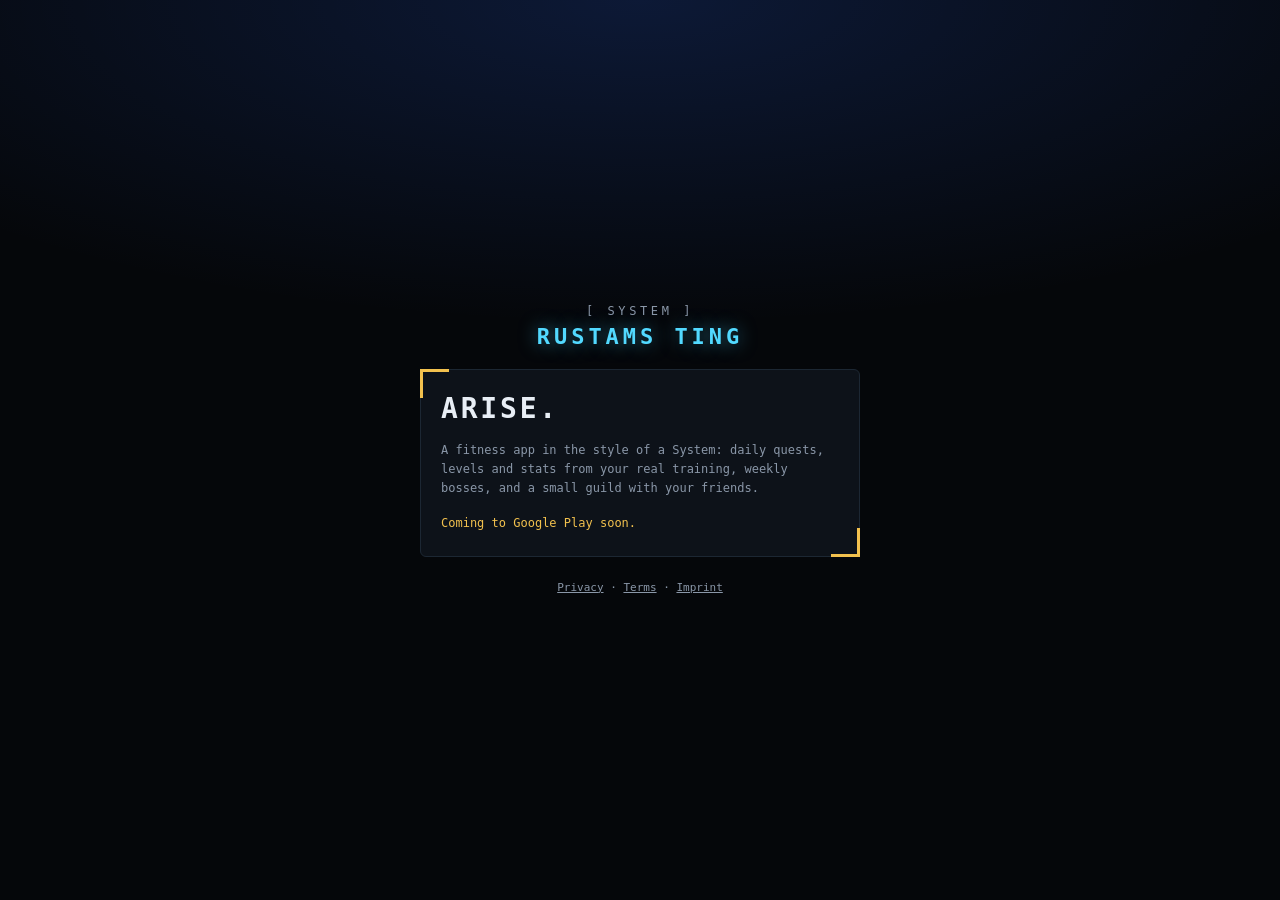
==== index.html @ 8e08358e "rustams ting: privacy policy, terms, imprint (EN/DE), guild invite page, assetlinks.json Co-Authored" ====
<!doctype html>
<html lang="en">
<head>
<meta charset="utf-8">
<meta name="viewport" content="width=device-width,initial-scale=1">
<title>rustams ting</title>
<link rel="stylesheet" href="style.css">
</head>
<body>
<main>
  <p class="sys">[ SYSTEM ]</p>
  <h1>RUSTAMS TING</h1>
  <div class="card">
    <p class="name">ARISE.</p>
    <p class="note">A fitness app in the style of a System: daily quests, levels and stats from your real training, weekly bosses, and a small guild with your friends.</p>
    <p class="note warn">Coming to Google Play soon.</p>
  </div>
  <footer><a href="privacy.html" style="color:inherit">Privacy</a> · <a href="terms.html" style="color:inherit">Terms</a> · <a href="imprint.html" style="color:inherit">Imprint</a></footer>
</main>
</body>
</html>
---- style.css ----
:root{--bg:#05070a;--panel:#0d1219;--fg:#e8eef5;--muted:#8a97a8;--ice:#52d9ff;--gold:#f2c14e;--violet:#9d7bff;--line:#1c2733}
*{box-sizing:border-box}
html,body{margin:0;background:var(--bg);color:var(--fg);font-family:ui-monospace,SFMono-Regular,Menlo,Consolas,monospace}
body{min-height:100vh;display:flex;align-items:center;justify-content:center;padding:24px 16px;
  background:radial-gradient(120% 60% at 50% 0%,rgba(47,107,255,.18),transparent 60%),var(--bg)}
main{width:100%;max-width:440px}
.sys{color:var(--muted);letter-spacing:.3em;font-size:12px;text-align:center;margin:0 0 6px}
h1{margin:0 0 20px;text-align:center;color:var(--ice);font-size:22px;letter-spacing:.18em;text-shadow:0 0 18px rgba(82,217,255,.55)}
.card{position:relative;background:var(--panel);border:1px solid var(--line);border-radius:6px;padding:22px 20px}
.card:before,.card:after{content:"";position:absolute;width:26px;height:26px;border-color:var(--gold);border-style:solid}
.card:before{top:-1px;left:-1px;border-width:3px 0 0 3px}
.card:after{bottom:-1px;right:-1px;border-width:0 3px 3px 0}
.name{font-size:28px;font-weight:800;letter-spacing:.1em;margin:0;word-break:break-word}
.meta{color:var(--muted);font-size:13px;margin:6px 0 0}
.guild{color:var(--violet);font-weight:700;font-size:15px;margin:14px 0 0}
.stats{display:flex;gap:18px;margin:16px 0 0;flex-wrap:wrap}
.stats div{font-size:11px;color:var(--muted)}
.stats b{display:block;font-size:20px;color:var(--gold)}
.btn{display:block;width:100%;margin:18px 0 0;padding:15px;border:0;border-radius:4px;background:var(--ice);color:#04131a;
  font:inherit;font-weight:800;font-size:15px;letter-spacing:.12em;text-align:center;text-decoration:none;cursor:pointer}
.btn.ghost{background:transparent;color:var(--fg);border:1px solid var(--line);font-weight:600;letter-spacing:.06em}
.note{color:var(--muted);font-size:12px;line-height:1.6;margin:16px 0 0}
.warn{color:var(--gold)}
.hide{display:none}
footer{color:var(--muted);font-size:11px;text-align:center;margin:22px 0 0;line-height:1.6}
/* legal pages */
body.legal{display:block;padding:28px 16px 48px}
.legal main{max-width:720px;margin:0 auto}
.legal h1{text-align:left;font-size:20px}
.legal h2{color:var(--gold);font-size:14px;letter-spacing:.12em;margin:28px 0 8px;text-transform:uppercase}
.legal p,.legal li{font-family:system-ui,-apple-system,Segoe UI,Roboto,sans-serif;font-size:15px;line-height:1.65;color:var(--fg)}
.legal li{margin:4px 0}
.legal .muted{color:var(--muted);font-size:13px}
.legal a{color:var(--ice)}
.legal nav{display:flex;gap:16px;flex-wrap:wrap;margin:0 0 18px;font-size:13px}
.legal hr{border:0;border-top:1px solid var(--line);margin:40px 0}
.legal table{border-collapse:collapse;width:100%;font-family:system-ui,sans-serif;font-size:14px}
.legal td,.legal th{border:1px solid var(--line);padding:8px;text-align:left;vertical-align:top}
.legal th{color:var(--muted);font-weight:600}
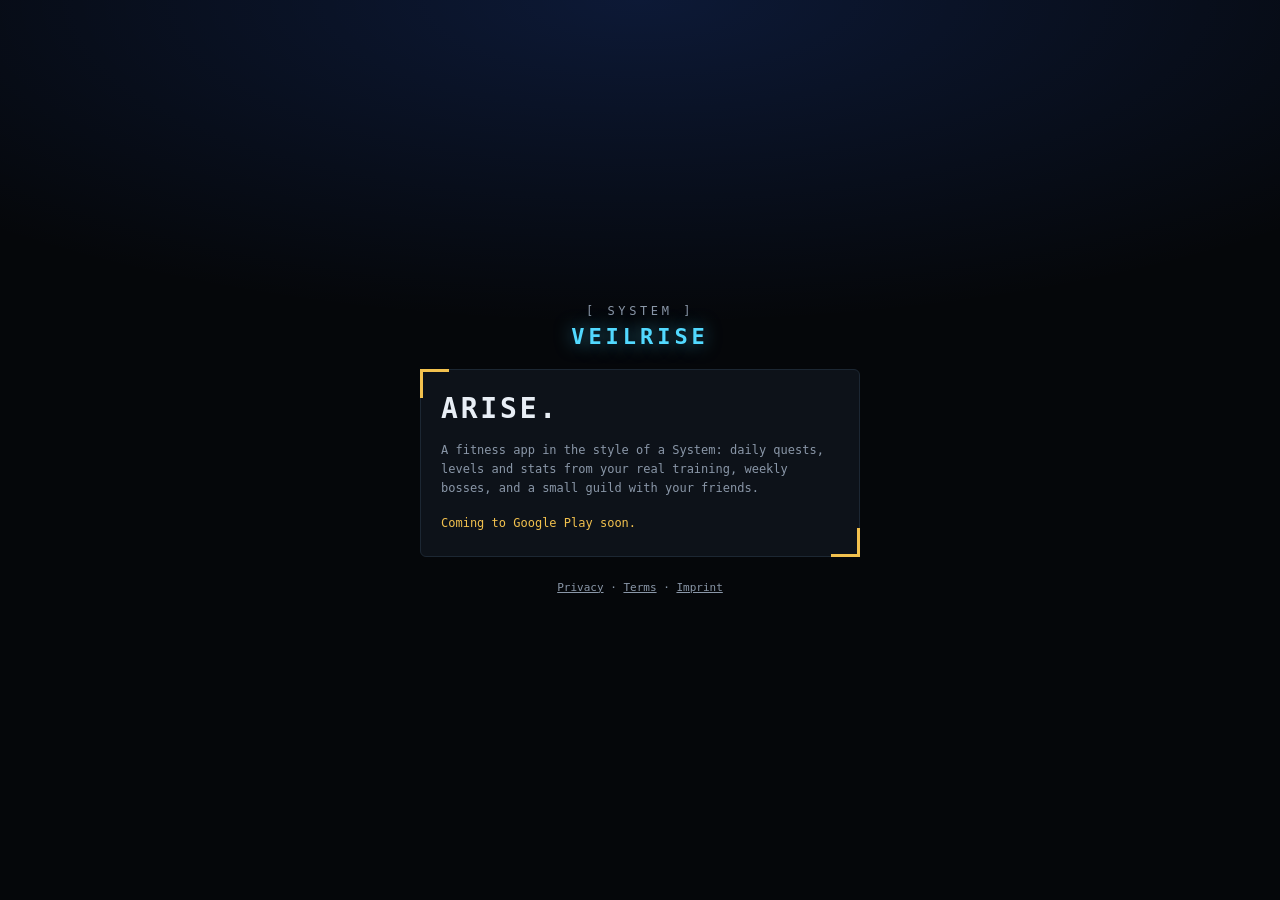
==== commit 6fefcaba: "Veilrise: new name, Vienna in the imprint, updated privacy policy and terms, veilrise:// invite link" ====
--- a/index.html
+++ b/index.html
@@ -3,13 +3,13 @@
 <head>
 <meta charset="utf-8">
 <meta name="viewport" content="width=device-width,initial-scale=1">
-<title>rustams ting</title>
+<title>Veilrise</title>
 <link rel="stylesheet" href="style.css">
 </head>
 <body>
 <main>
   <p class="sys">[ SYSTEM ]</p>
-  <h1>RUSTAMS TING</h1>
+  <h1>VEILRISE</h1>
   <div class="card">
     <p class="name">ARISE.</p>
     <p class="note">A fitness app in the style of a System: daily quests, levels and stats from your real training, weekly bosses, and a small guild with your friends.</p>
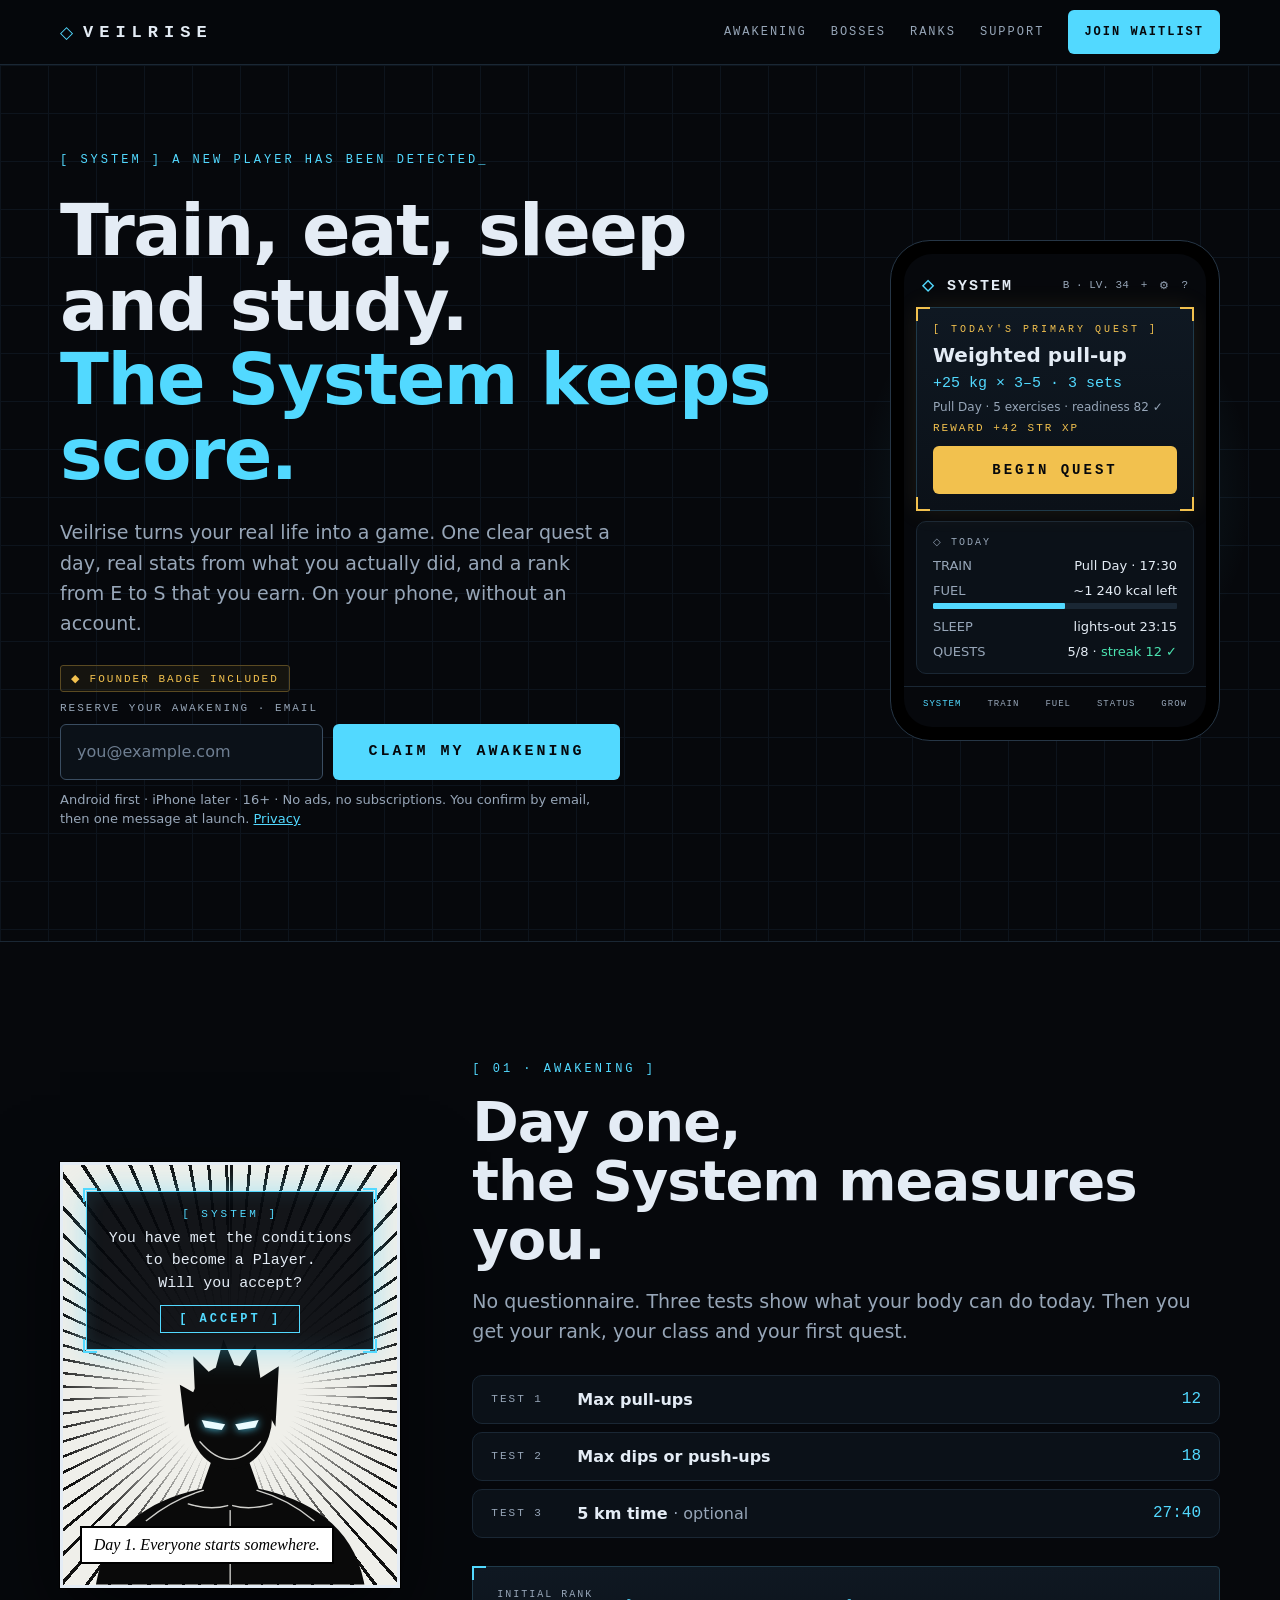
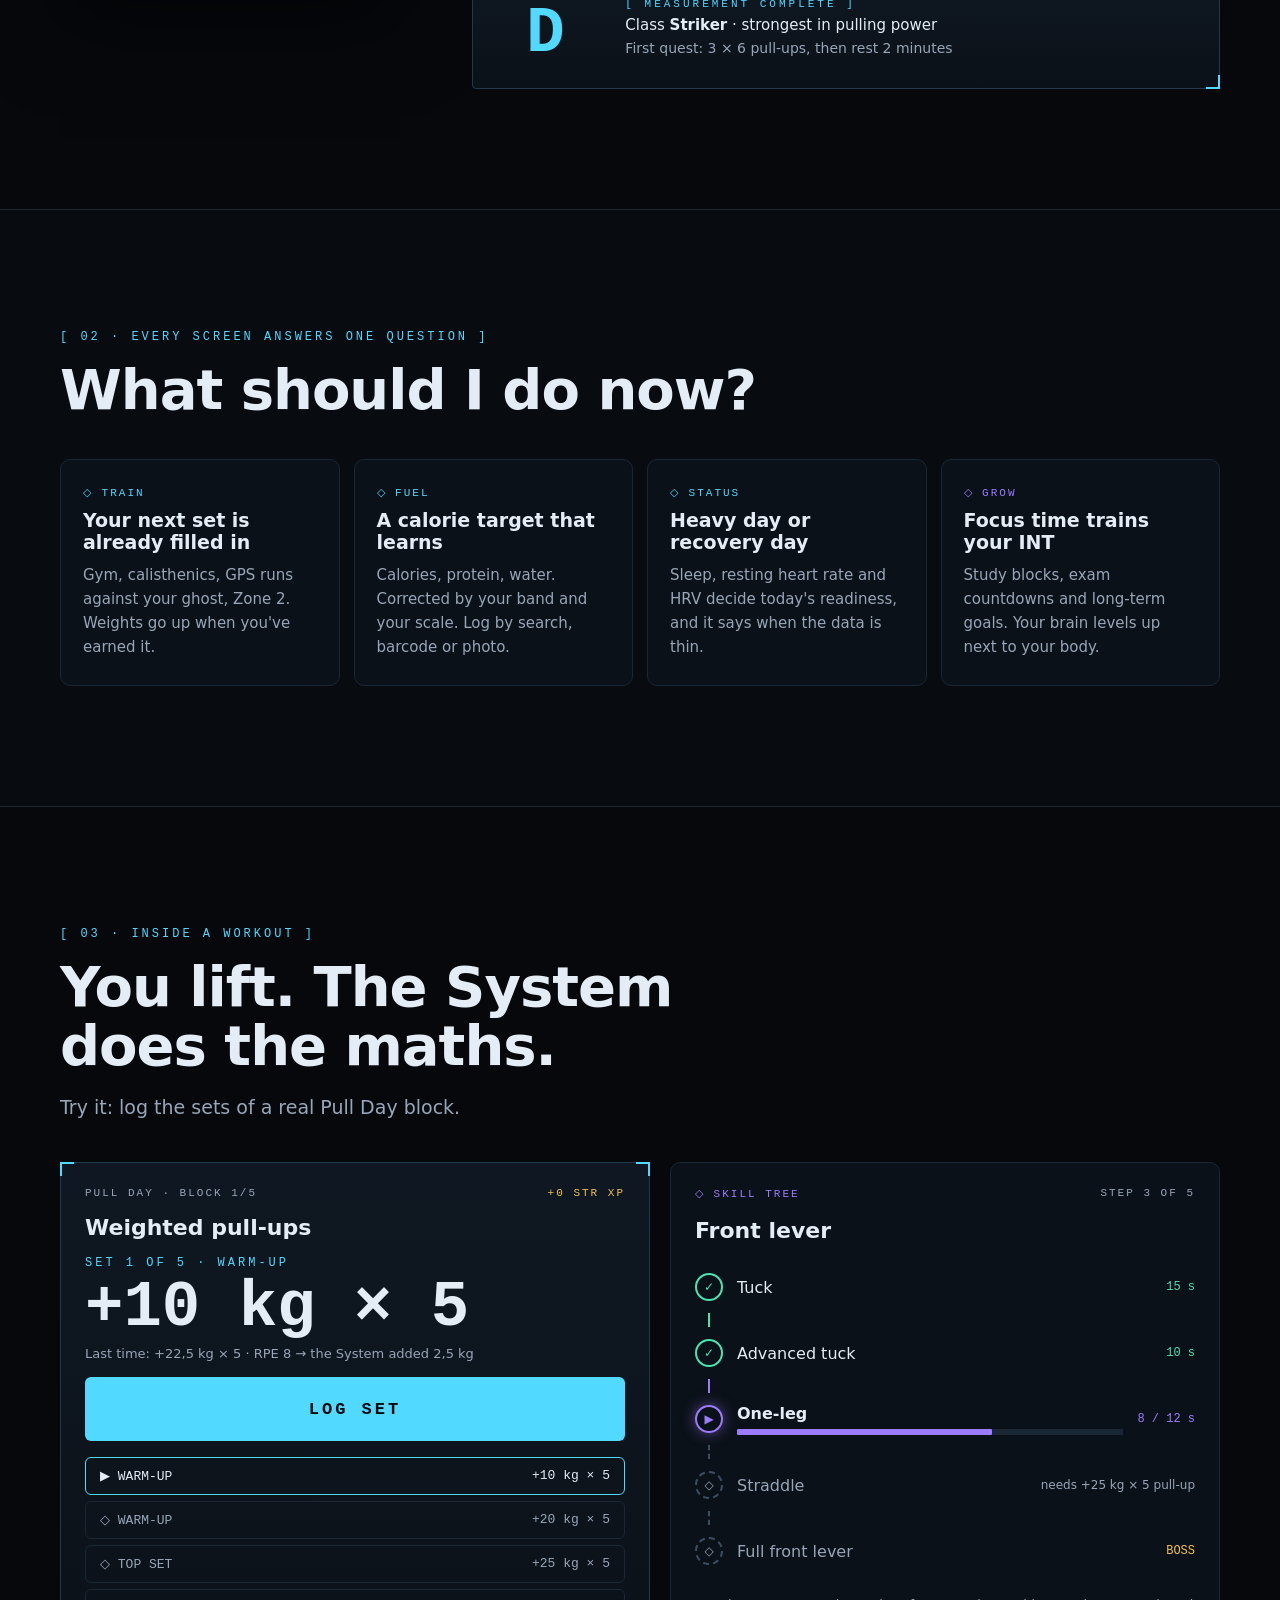
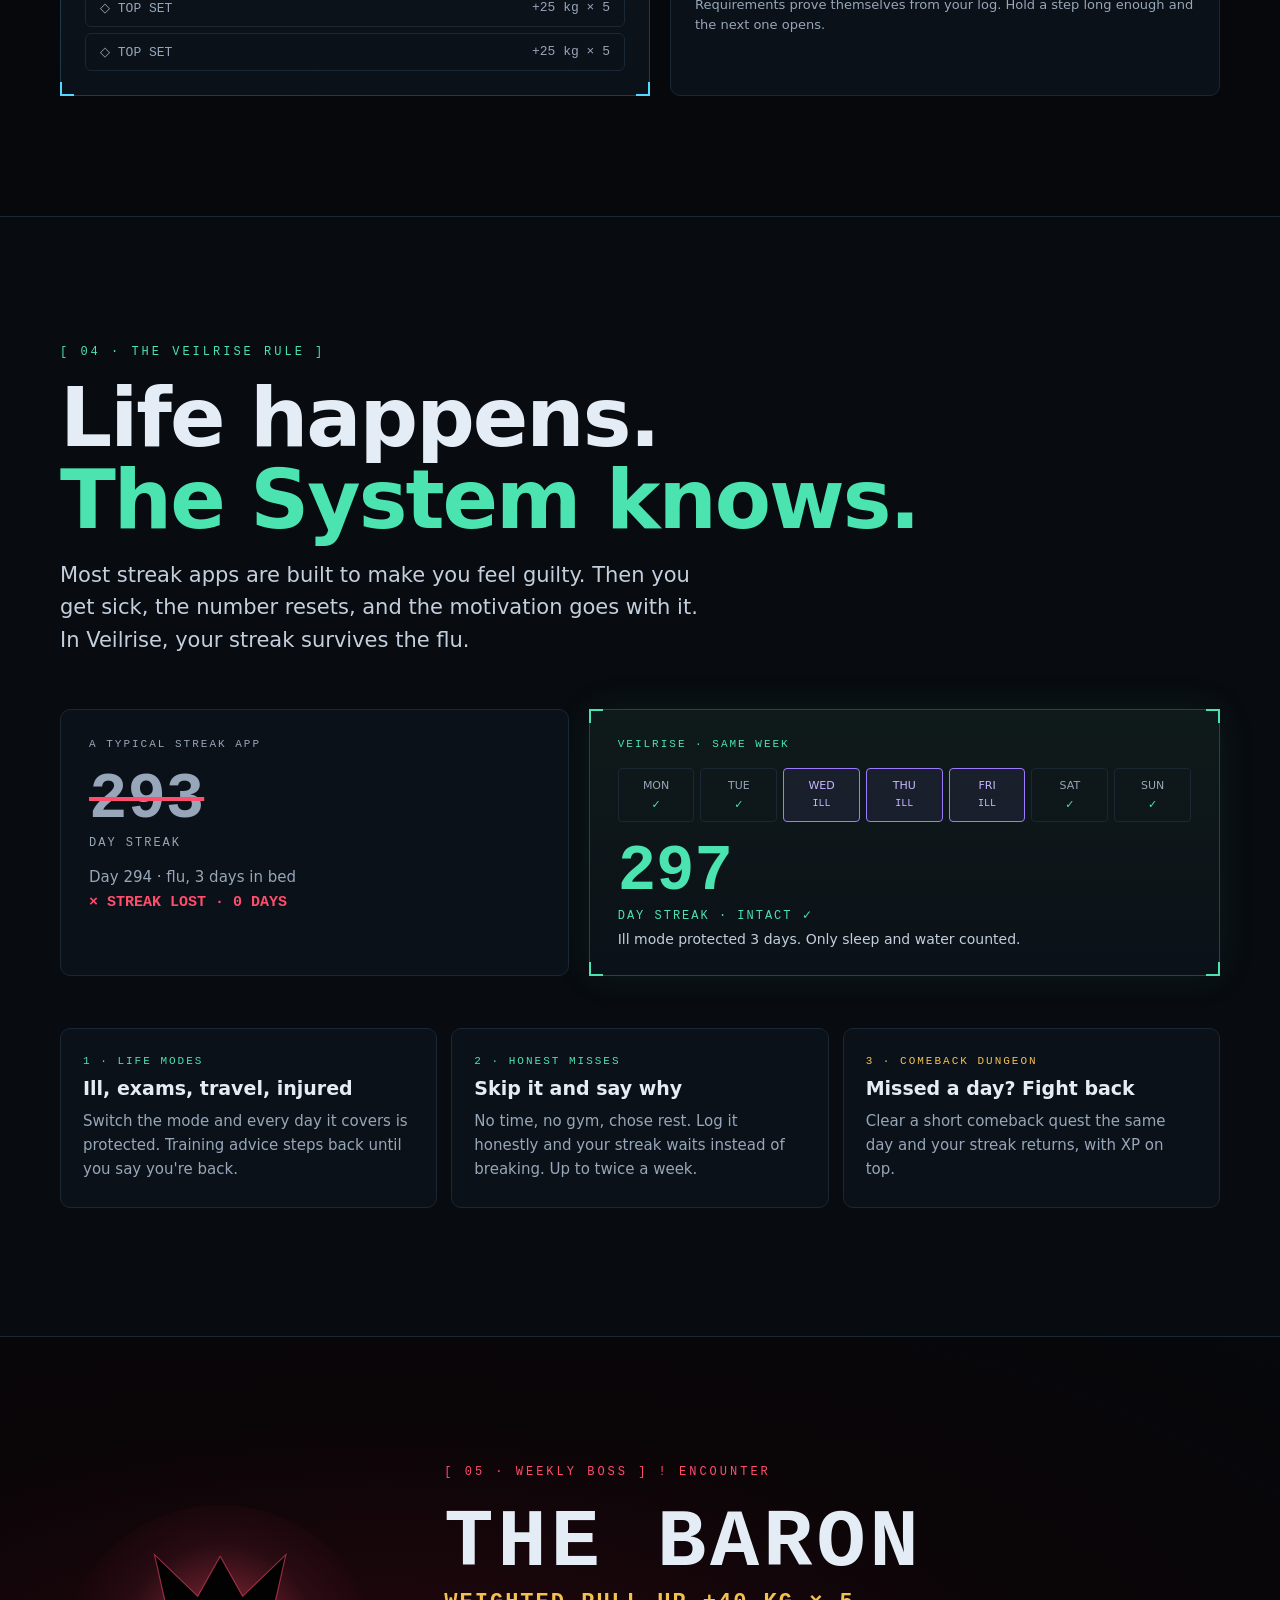
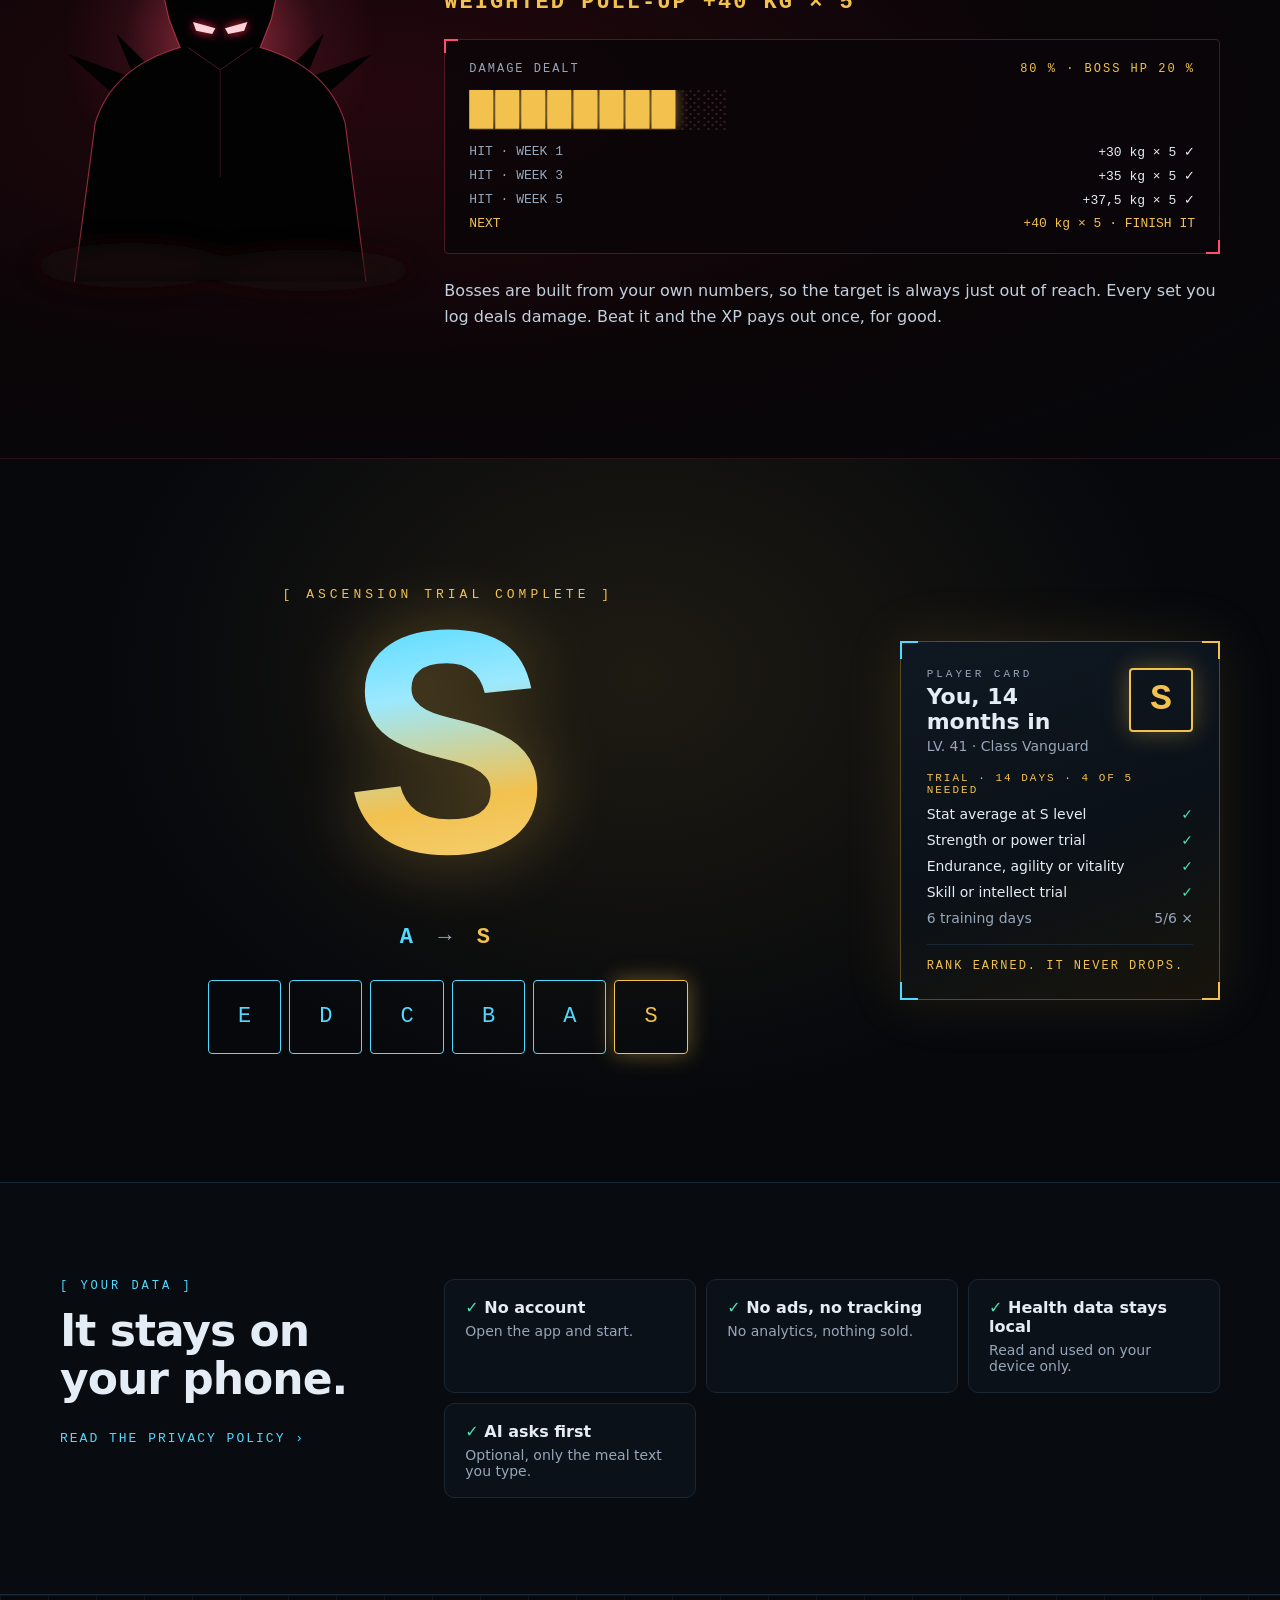
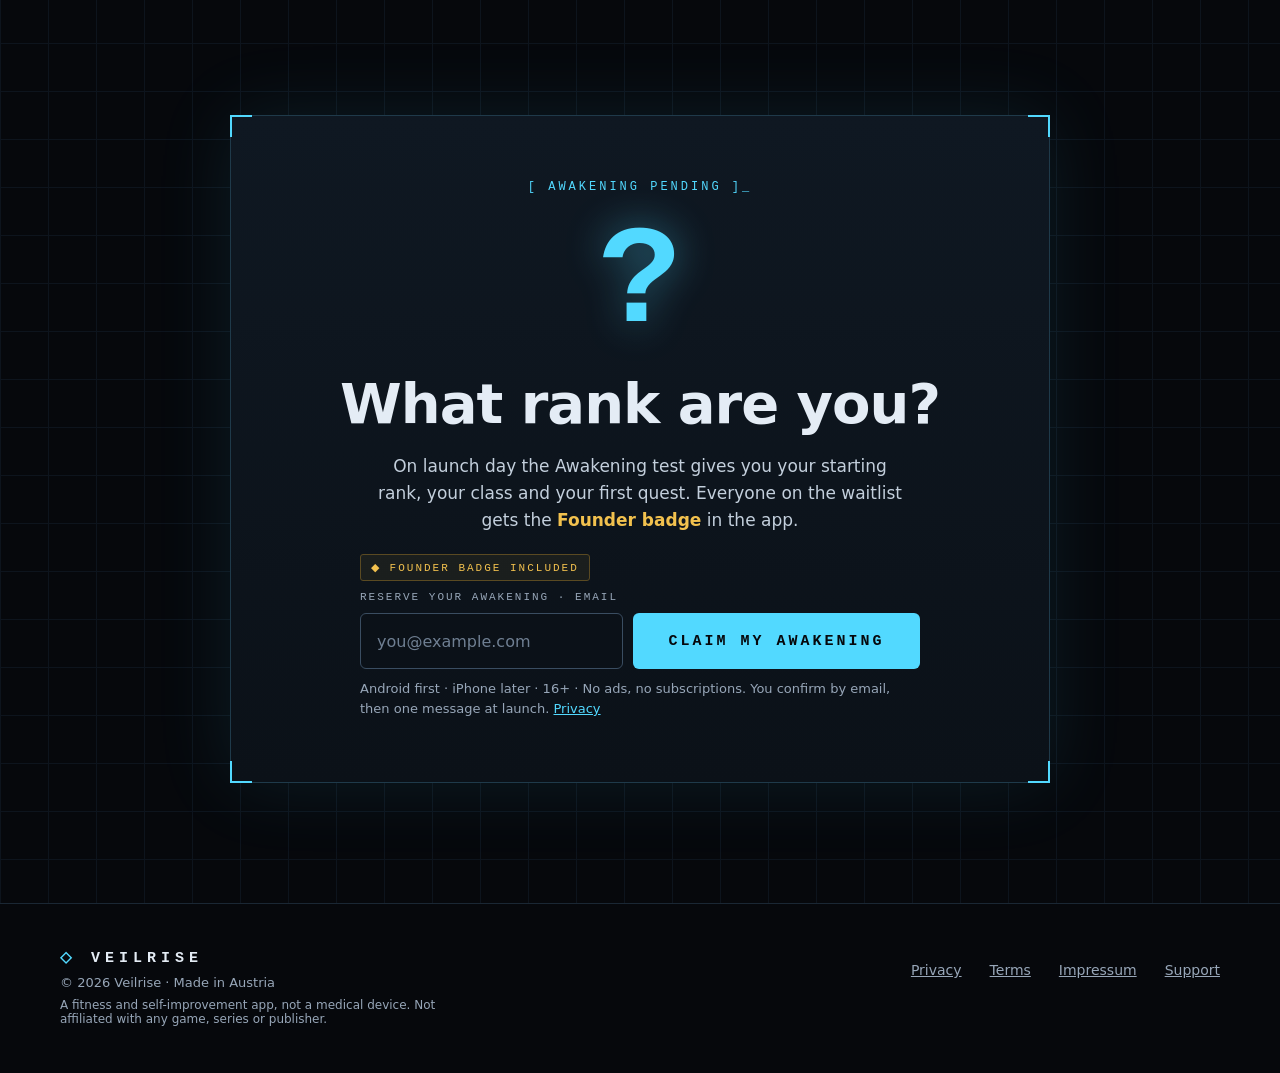
==== commit 12f2287b: "Landing page with Awakening waitlist, support page, link preview and favicon - index.html: hero, Awa" ====
--- a/index.html
+++ b/index.html
@@ -2,20 +2,634 @@
 <html lang="en">
 <head>
 <meta charset="utf-8">
-<meta name="viewport" content="width=device-width,initial-scale=1">
-<title>Veilrise</title>
-<link rel="stylesheet" href="style.css">
+<meta name="viewport" content="width=device-width,initial-scale=1,viewport-fit=cover">
+<title>Veilrise · Claim your Awakening</title>
+<meta name="description" content="Veilrise turns training, food, sleep and study into a game. One quest a day, real stats, a rank from E to S you earn. Join the waitlist and get the Founder badge.">
+<meta name="theme-color" content="#06080c">
+<link rel="canonical" href="https://rustamur-it.github.io/">
+<link rel="icon" href="favicon.svg" type="image/svg+xml">
+<link rel="icon" href="favicon-32.png" sizes="32x32" type="image/png">
+<link rel="apple-touch-icon" href="apple-touch-icon.png">
+<meta property="og:type" content="website">
+<meta property="og:site_name" content="Veilrise">
+<meta property="og:title" content="Veilrise · What rank are you?">
+<meta property="og:description" content="Your real life as a game. Train, eat, sleep and study. The System keeps score. Join the waitlist.">
+<meta property="og:url" content="https://rustamur-it.github.io/">
+<meta property="og:image" content="https://rustamur-it.github.io/og.png">
+<meta property="og:image:width" content="1200">
+<meta property="og:image:height" content="630">
+<meta property="og:image:alt" content="Veilrise: a glowing gold S rank and the line Ascension Trial complete">
+<meta name="twitter:card" content="summary_large_image">
+<meta name="twitter:image" content="https://rustamur-it.github.io/og.png">
+<style>
+:root{--bg:#06080c;--bg2:#080b10;--panel:#0b1118;--line:#1a2734;--edge:#3a4d61;--fg:#e4ecf5;--soft:#c3cfdc;--muted:#97a6b8;--pull:#52d9ff;--dip:#9d7bff;--gold:#f2c14e;--rest:#4be3b0;--warn:#ff4d6d;
+--mono:"Roboto Mono",ui-monospace,SFMono-Regular,Menlo,Consolas,monospace;--sans:system-ui,-apple-system,Roboto,"Segoe UI",sans-serif}
+*{box-sizing:border-box}
+html{scroll-behavior:smooth;-webkit-text-size-adjust:100%;overflow-x:clip}
+body{margin:0;background:var(--bg);color:var(--fg);font-family:var(--sans);overflow-x:hidden}
+a{color:var(--pull)}a:hover{color:#9be9ff}
+:focus-visible{outline:2px solid var(--pull);outline-offset:3px}
+img,svg{display:block;max-width:100%}
+.wrap{max-width:1200px;margin:0 auto;padding:0 20px}
+.mono{font-family:var(--mono)}
+.tag{margin:0;font-family:var(--mono);font-size:12px;letter-spacing:3px;color:var(--pull)}
+h1,h2,h3{margin:0}
+.h2{font-size:clamp(32px,4.4vw,56px);line-height:1.06;font-weight:800;letter-spacing:-1px}
+.lead{margin:0;font-size:clamp(17px,1.7vw,19px);line-height:1.6;color:var(--muted)}
+.muted{color:var(--muted)}
+section{border-bottom:1px solid var(--line)}
+.sec{padding-top:120px;padding-bottom:120px}
+.stack{display:flex;flex-direction:column}
+.row{display:flex;flex-wrap:wrap}
+.card{background:var(--panel);border:1px solid var(--line);border-radius:10px}
+.win{position:relative;background:linear-gradient(#0f1822,#0b1118);border:1px solid #1f3a4a;border-radius:4px;--c:var(--pull)}
+.br{position:absolute;width:14px;height:14px;border:0 solid var(--c)}
+.br.tl{top:-1px;left:-1px;border-top-width:2px;border-left-width:2px}
+.br.tr{top:-1px;right:-1px;border-top-width:2px;border-right-width:2px}
+.br.bl{bottom:-1px;left:-1px;border-bottom-width:2px;border-left-width:2px}
+.br.bc{bottom:-1px;right:-1px;border-bottom-width:2px;border-right-width:2px}
+.meter{height:6px;background:var(--line);border-radius:1px;overflow:hidden}
+.meter i{display:block;height:6px;background:var(--pull);border-radius:1px;transform-origin:left}
+.btn{display:inline-flex;align-items:center;justify-content:center;min-height:56px;padding:0 24px;border:0;border-radius:6px;background:var(--pull);color:var(--bg);font-family:var(--mono);font-size:15px;font-weight:800;letter-spacing:3px;text-decoration:none;cursor:pointer}
+.btn:hover{color:var(--bg);filter:brightness(1.08)}
+.lbl{font-family:var(--mono);font-size:11px;letter-spacing:2px;color:var(--muted)}
+
+/* header */
+header.top{position:sticky;top:0;z-index:20;background:rgba(6,8,12,.94);border-bottom:1px solid var(--line);backdrop-filter:blur(6px)}
+header.top nav{display:flex;align-items:center;justify-content:space-between;gap:16px;min-height:64px}
+.brand{display:flex;align-items:center;gap:10px;color:var(--fg);text-decoration:none;min-height:48px;font-family:var(--mono);font-weight:800;font-size:17px;letter-spacing:6px}
+.brand b{color:var(--pull);font-weight:400;letter-spacing:0}
+.navlinks{display:flex;align-items:center;gap:24px}
+.navlinks a.l{font-family:var(--mono);font-size:12px;letter-spacing:2px;color:var(--muted);text-decoration:none;padding:14px 0}
+.navlinks .btn{min-height:44px;font-size:12px;letter-spacing:2px;padding:0 16px;white-space:nowrap}
+
+/* hero */
+.grid-bg{background-image:linear-gradient(#0d141d 1px,transparent 1px),linear-gradient(90deg,#0d141d 1px,transparent 1px);background-size:48px 48px}
+.hero{padding-top:88px;padding-bottom:112px}
+.hero .row{align-items:center;gap:64px}
+.hero h1{font-size:clamp(40px,5.6vw,72px);line-height:1.04;font-weight:800;letter-spacing:-1.5px}
+.hero h1 span{color:var(--pull)}
+.phone{width:330px;max-width:100%;padding:13px;background:#000;border:1px solid #263646;border-radius:40px;margin:0}
+.phone .scr{background:var(--bg);border-radius:28px;overflow:hidden}
+
+/* waitlist */
+.wl{display:flex;flex-direction:column;gap:10px;width:100%;max-width:560px}
+.wl .f{display:flex;flex-wrap:wrap;gap:10px}
+.wl input[type=email]{flex:1 1 240px;min-width:0;min-height:56px;padding:0 16px;background:var(--panel);border:1px solid var(--edge);border-radius:6px;color:var(--fg);font-size:16px;font-family:var(--sans)}
+.wl input::placeholder{color:#6f7f92}
+.wl .btn{flex:1 0 auto}
+.wl .err{margin:0;font-size:14px;color:var(--warn)}
+.wl .fine{margin:0;font-size:13px;line-height:1.5;color:var(--muted)}
+.founder{display:inline-flex;align-items:center;gap:8px;padding:6px 10px;border:1px solid #5a4a22;border-radius:3px;background:rgba(242,193,78,.06);font-family:var(--mono);font-size:11px;letter-spacing:2px;color:var(--gold);align-self:flex-start}
+.done{max-width:560px;padding:18px 20px;background:var(--panel);border:1px solid var(--rest);border-radius:6px;display:flex;flex-direction:column;gap:10px}
+.done .t{margin:0;font-family:var(--mono);font-size:12px;letter-spacing:3px;color:var(--rest)}
+.done p{margin:0}
+.ghost{min-height:48px;padding:0 16px;background:transparent;color:var(--pull);border:1px solid var(--edge);border-radius:3px;font-family:var(--mono);font-size:13px;font-weight:700;cursor:pointer;align-self:flex-start}
+[hidden]{display:none!important}
+
+/* manhwa */
+.panel{position:relative;margin:0;flex:1 1 340px;max-width:520px;aspect-ratio:4/5;overflow:hidden;background:#efefea;border:3px solid var(--fg);box-shadow:0 0 0 1px #000,0 30px 80px rgba(0,0,0,.6)}
+.panel .lines{position:absolute;inset:0;background:repeating-conic-gradient(from 0deg at 50% 54%,#111 0deg .8deg,transparent .8deg 4.6deg)}
+.panel .clear{position:absolute;inset:0;background:radial-gradient(circle at 50% 54%,#efefea 0 24%,rgba(239,239,234,0) 64%)}
+.panel svg{position:absolute;inset:0;width:100%;height:100%}
+.sysbox{position:absolute;top:6%;left:7%;right:7%;padding:16px 18px;background:rgba(6,8,12,.94);border:1px solid var(--pull);box-shadow:0 0 28px rgba(82,217,255,.45),inset 0 0 18px rgba(82,217,255,.12);display:flex;flex-direction:column;gap:8px;text-align:center;--c:var(--pull)}
+.sysbox .br{width:14px;height:14px}
+.caption{position:absolute;left:5%;bottom:5%;padding:8px 12px;background:#fff;border:2px solid #000;font-family:Georgia,"Times New Roman",serif;font-style:italic;font-size:clamp(13px,1.5vw,16px);color:#000}
+.tests li{display:grid;grid-template-columns:72px minmax(0,1fr) auto;gap:14px;align-items:center;padding:14px 18px}
+
+/* features */
+.feat{display:grid;grid-template-columns:repeat(auto-fit,minmax(240px,1fr));gap:14px}
+.feat article{padding:26px 22px;display:flex;flex-direction:column;gap:10px}
+.feat h3{font-size:19px}
+.feat p{margin:0;font-size:15px;line-height:1.6;color:var(--muted)}
+
+/* logger */
+.setrow{display:flex;justify-content:space-between;padding:10px 14px;border:1px solid var(--line);border-radius:6px;font-family:var(--mono);font-size:13px;color:var(--muted)}
+.setrow.d{color:var(--rest)}
+.setrow.n{border-color:var(--pull);color:var(--fg)}
+.path li{display:grid;grid-template-columns:28px minmax(0,1fr) auto;gap:14px;align-items:center;min-height:52px}
+.dot{width:28px;height:28px;border-radius:50%;display:flex;align-items:center;justify-content:center;font-size:12px}
+.link{width:2px;height:14px;margin-left:13px}
+
+/* fair */
+.week{display:grid;grid-template-columns:repeat(7,minmax(0,1fr));gap:6px}
+.week div{display:flex;flex-direction:column;align-items:center;gap:6px;padding:10px 0;border:1px solid var(--line);border-radius:4px;font-size:11px;color:var(--muted)}
+.week div.ill{border-color:var(--dip);background:rgba(157,123,255,.08);color:#c9b8ff}
+.big{font-family:var(--mono);font-size:clamp(44px,6vw,64px);line-height:1;font-weight:700}
+
+/* boss */
+.boss{background:radial-gradient(ellipse at 30% 50%,#24070e 0%,#0a0507 55%,var(--bg) 100%);border-bottom-color:#2a1218;overflow:hidden}
+.hp{font-family:var(--mono);font-size:clamp(26px,4vw,40px);line-height:1;letter-spacing:2px;white-space:nowrap;overflow:hidden}
+
+/* ascension */
+.asc{background:radial-gradient(ellipse at 50% 30%,rgba(242,193,78,.10),transparent 60%),var(--bg);overflow:hidden}
+.S{font-family:var(--mono);font-size:clamp(180px,26vw,340px);line-height:.9;font-weight:800;background:linear-gradient(170deg,#52d9ff 0%,#9be9ff 28%,#f2c14e 62%,#f7d98a 100%);-webkit-background-clip:text;background-clip:text;color:transparent;filter:drop-shadow(0 0 36px rgba(242,193,78,.35))}
+.ladder{display:grid;grid-template-columns:repeat(6,minmax(0,1fr));gap:8px;width:100%;max-width:480px}
+.ladder span{aspect-ratio:1;display:flex;align-items:center;justify-content:center;border:1px solid var(--pull);border-radius:4px;font-family:var(--mono);font-size:22px;color:var(--pull)}
+.ladder span.s{border-color:var(--gold);color:var(--gold);box-shadow:0 0 22px rgba(242,193,78,.4)}
+.chk{display:flex;justify-content:space-between;font-size:14px}
+
+/* sticky mobile CTA */
+.sticky{position:fixed;left:0;right:0;bottom:0;z-index:30;padding:10px 16px calc(10px + env(safe-area-inset-bottom));background:rgba(6,8,12,.96);border-top:1px solid var(--line);display:none;transform:translateY(110%);transition:transform .3s ease}
+.sticky.show{transform:none}
+.sticky .btn{width:100%;min-height:52px}
+
+/* motion */
+@keyframes in{from{opacity:0;transform:translateY(18px)}to{opacity:1;transform:none}}
+@keyframes brk{from{opacity:0;transform:scale(2.4)}to{opacity:1;transform:none}}
+@keyframes fill{from{transform:scaleX(0)}to{transform:scaleX(1)}}
+@keyframes float{0%,100%{transform:translateY(0)}50%{transform:translateY(-8px)}}
+@keyframes pulse{0%,100%{opacity:.45}50%{opacity:1}}
+@keyframes lit{from{color:#2b3a4a;border-color:var(--line);box-shadow:none}}
+@keyframes blink{0%,49%{opacity:1}50%,100%{opacity:0}}
+.js .rv{opacity:0}
+.js .rv.on{animation:in .9s ease-out both}
+.js .rv .br,.js .rv.br{opacity:0}
+.js .on .br,.js .br.on{animation:brk .7s cubic-bezier(.2,.8,.2,1) .15s both}
+.js .rv .meter i{transform:scaleX(0)}
+.js .on .meter i{animation:fill 1.6s cubic-bezier(.2,.8,.2,1) .2s both}
+.js .ladder span{color:#2b3a4a;border-color:var(--line)}
+.js .on .ladder span{animation:lit .5s ease-out both;color:var(--pull);border-color:var(--pull)}
+.js .on .ladder span.s{color:var(--gold);border-color:var(--gold)}
+.float{animation:float 7s ease-in-out infinite}
+.pulse{animation:pulse 3.4s ease-in-out infinite}
+.blink{animation:blink 1.1s steps(1) infinite}
+@media (prefers-reduced-motion:reduce){
+html{scroll-behavior:auto}
+.float,.pulse,.blink,.js .rv.on,.js .on .br,.js .on .meter i,.js .on .ladder span{animation:none!important}
+.js .rv,.js .rv .br,.js .br{opacity:1}
+.js .rv .meter i{transform:none}
+.js .ladder span{color:var(--pull);border-color:var(--pull)}
+.js .ladder span.s{color:var(--gold);border-color:var(--gold)}
+.sticky{transition:none}
+}
+
+/* phone first */
+@media (max-width:760px){
+.navlinks a.l{display:none}
+.sec{padding-top:72px!important;padding-bottom:72px!important}
+.hero{padding-top:36px;padding-bottom:64px}
+.hero .row{gap:44px}
+.sticky{display:block}
+footer.foot{padding-bottom:96px!important}
+.m-hide{display:none!important}
+.feat{grid-template-columns:1fr;gap:8px}
+.feat article{padding:16px 18px;gap:4px}
+.feat p.d{display:none}
+.priv li .d{display:none}
+.panel{max-width:none}
+}
+</style>
 </head>
 <body>
+
+<header class="top">
+<nav class="wrap" aria-label="Main">
+<a class="brand" href="./"><b aria-hidden="true">◇</b>VEILRISE</a>
+<div class="navlinks">
+<a class="l" href="#awakening">AWAKENING</a>
+<a class="l" href="#boss">BOSSES</a>
+<a class="l" href="#ascension">RANKS</a>
+<a class="l" href="support.html">SUPPORT</a>
+<a class="btn" href="#join">JOIN WAITLIST</a>
+</div>
+</nav>
+</header>
+
 <main>
-  <p class="sys">[ SYSTEM ]</p>
-  <h1>VEILRISE</h1>
-  <div class="card">
-    <p class="name">ARISE.</p>
-    <p class="note">A fitness app in the style of a System: daily quests, levels and stats from your real training, weekly bosses, and a small guild with your friends.</p>
-    <p class="note warn">Coming to Google Play soon.</p>
-  </div>
-  <footer><a href="privacy.html" style="color:inherit">Privacy</a> · <a href="terms.html" style="color:inherit">Terms</a> · <a href="imprint.html" style="color:inherit">Imprint</a></footer>
+<!-- HERO -->
+<section class="grid-bg" id="top" style="overflow:hidden">
+<div class="wrap hero">
+<div class="row">
+<div class="stack" style="flex:999 1 500px;min-width:0;gap:26px">
+<p class="tag">[ SYSTEM ] A NEW PLAYER HAS BEEN DETECTED<span class="blink" aria-hidden="true">_</span></p>
+<h1>Train, eat, sleep and study.<br><span>The System keeps score.</span></h1>
+<p class="lead" style="max-width:560px">Veilrise turns your real life into a game. One clear quest a day, real stats from what you actually did, and a rank from E to S that you earn. On your phone, without an account.</p>
+<div data-wl="top"></div>
+</div>
+<div style="flex:1 1 320px;display:flex;justify-content:center;position:relative">
+<div aria-hidden="true" class="pulse" style="position:absolute;inset:6% -10%;background:radial-gradient(closest-side,rgba(82,217,255,.18),transparent);pointer-events:none"></div>
+<div class="float" style="width:330px;max-width:100%">
+<figure class="phone rv" role="img" aria-label="Veilrise home screen: today's primary quest, weighted pull-ups, with a Begin Quest button and today's overview">
+<div class="scr">
+<div class="mono" style="display:flex;align-items:center;justify-content:space-between;padding:22px 18px 12px">
+<span style="font-size:15px;font-weight:700;letter-spacing:2px"><span style="color:var(--pull)">◇</span> SYSTEM</span>
+<span style="font-size:11px;color:var(--muted);display:flex;gap:12px"><span>B · LV. 34</span><span>+</span><span>⚙</span><span>?</span></span>
+</div>
+<div class="stack" style="padding:0 12px 12px;gap:10px">
+<div class="win stack" style="--c:var(--gold);padding:16px;gap:8px;box-shadow:0 0 24px rgba(242,193,78,.10)">
+<i class="br tl"></i><i class="br tr"></i><i class="br bl"></i><i class="br bc"></i>
+<span class="mono" style="font-size:10px;letter-spacing:3px;color:var(--gold)">[ TODAY'S PRIMARY QUEST ]</span>
+<span style="font-size:20px;font-weight:700">Weighted pull-up</span>
+<span class="mono" style="font-size:15px;color:var(--pull)">+25 kg × 3–5 · 3 sets</span>
+<span style="font-size:12px;color:var(--muted)">Pull Day · 5 exercises · readiness 82 ✓</span>
+<span class="mono" style="font-size:11px;letter-spacing:2px;color:var(--gold)">REWARD +42 STR XP</span>
+<div class="mono" style="margin-top:4px;min-height:48px;background:var(--gold);color:var(--bg);border-radius:6px;display:flex;align-items:center;justify-content:center;font-size:14px;font-weight:800;letter-spacing:3px">BEGIN QUEST</div>
+</div>
+<div class="card stack" style="padding:14px 16px;gap:10px">
+<span class="mono" style="font-size:10px;letter-spacing:2px;color:var(--muted)">◇ TODAY</span>
+<div style="display:flex;justify-content:space-between;font-size:13px"><span class="muted">TRAIN</span><span>Pull Day · 17:30</span></div>
+<div class="stack" style="gap:5px"><div style="display:flex;justify-content:space-between;font-size:13px"><span class="muted">FUEL</span><span>~1 240 kcal left</span></div><div class="meter"><i style="width:54%"></i></div></div>
+<div style="display:flex;justify-content:space-between;font-size:13px"><span class="muted">SLEEP</span><span>lights-out 23:15</span></div>
+<div style="display:flex;justify-content:space-between;font-size:13px"><span class="muted">QUESTS</span><span>5/8 · <span style="color:var(--rest)">streak 12 ✓</span></span></div>
+</div>
+</div>
+<div class="mono" style="display:flex;justify-content:space-around;padding:12px 6px 18px;border-top:1px solid var(--line);font-size:9px;letter-spacing:1px;color:var(--muted)">
+<span style="color:var(--pull)">SYSTEM</span><span>TRAIN</span><span>FUEL</span><span>STATUS</span><span>GROW</span>
+</div>
+</div>
+</figure>
+</div>
+</div>
+</div>
+</div>
+</section>
+
+<!-- 01 AWAKENING -->
+<section id="awakening">
+<div class="wrap sec row" style="align-items:center;gap:56px 72px">
+<figure class="panel rv" role="img" aria-label="Black and white manhwa panel: a young man in shadow with glowing eyes. A System window asks if he accepts becoming a Player.">
+<div class="lines" aria-hidden="true"></div><div class="clear" aria-hidden="true"></div>
+<svg viewBox="0 0 400 500" preserveAspectRatio="xMidYMax slice" aria-hidden="true">
+<defs><filter id="eg" x="-200%" y="-300%" width="500%" height="700%"><feGaussianBlur stdDeviation="5"/></filter></defs>
+<path d="M40 500 C52 430 108 398 166 386 L178 352 L222 352 L234 386 C292 398 348 430 360 500 Z" fill="#0a0a0a"/>
+<ellipse cx="200" cy="300" rx="50" ry="62" fill="#0a0a0a"/>
+<path d="M146 312 L140 262 L158 272 L156 228 L180 252 L192 208 L208 246 L230 214 L236 254 L258 240 L254 312 L240 286 L224 300 L208 280 L192 302 L176 282 L160 300 Z" fill="#0a0a0a"/>
+<g filter="url(#eg)"><polygon points="166,304 194,309 190,316 170,313" fill="#52d9ff"/><polygon points="206,309 234,304 230,313 210,316" fill="#52d9ff"/></g>
+<polygon points="166,304 194,309 190,316 170,313" fill="#eafcff"/><polygon points="206,309 234,304 230,313 210,316" fill="#eafcff"/>
+<g fill="none" stroke="#f4f4f0" stroke-width="1.6" stroke-linecap="round" opacity=".85">
+<path d="M164 330 Q200 372 236 330"/><path d="M150 404 Q176 412 197 406"/><path d="M203 406 Q224 412 250 404"/><path d="M146 446 Q200 470 254 446"/><path d="M200 412 L200 500"/><path d="M168 388 Q132 398 100 424"/><path d="M232 388 Q268 398 300 424"/><path d="M96 470 Q104 446 120 434"/><path d="M304 470 Q296 446 280 434"/>
+</g>
+</svg>
+<div class="sysbox">
+<i class="br tl" style="top:-4px;left:-4px"></i><i class="br tr" style="top:-4px;right:-4px"></i><i class="br bl" style="bottom:-4px;left:-4px"></i><i class="br bc" style="bottom:-4px;right:-4px"></i>
+<span class="mono" style="font-size:11px;letter-spacing:3px;color:var(--pull)">[ SYSTEM ]</span>
+<span class="mono" style="font-size:clamp(12px,1.4vw,15px);line-height:1.5">You have met the conditions to become a Player.<br>Will you accept?</span>
+<span class="mono" style="align-self:center;margin-top:2px;padding:6px 18px;border:1px solid var(--pull);font-size:12px;font-weight:700;letter-spacing:3px;color:var(--pull)">[ ACCEPT ]</span>
+</div>
+<div class="caption">Day 1. Everyone starts somewhere.</div>
+</figure>
+<div class="stack" style="flex:999 1 420px;min-width:0;gap:28px">
+<div class="stack" style="gap:16px">
+<p class="tag">[ 01 · AWAKENING ]</p>
+<h2 class="h2">Day one,<br>the System measures you.</h2>
+<p class="lead">No questionnaire. Three tests show what your body can do today. Then you get your rank, your class and your first quest.</p>
+</div>
+<ol class="tests stack" style="margin:0;padding:0;list-style:none;gap:8px">
+<li class="card rv"><span class="lbl">TEST 1</span><span style="font-size:16px;font-weight:600">Max pull-ups</span><span class="mono" style="color:var(--pull)">12</span></li>
+<li class="card rv"><span class="lbl">TEST 2</span><span style="font-size:16px;font-weight:600">Max dips or push-ups</span><span class="mono" style="color:var(--pull)">18</span></li>
+<li class="card rv"><span class="lbl">TEST 3</span><span style="font-size:16px;font-weight:600">5 km time <span class="muted" style="font-weight:400">· optional</span></span><span class="mono" style="color:var(--pull)">27:40</span></li>
+</ol>
+<div class="win row rv" style="padding:22px 24px;align-items:center;gap:20px 32px">
+<i class="br tl"></i><i class="br bc"></i>
+<div class="stack" style="align-items:center;gap:2px"><span class="lbl" style="font-size:10px">INITIAL RANK</span><span class="mono" style="font-size:64px;line-height:1;font-weight:800;color:var(--pull)">D</span></div>
+<div class="stack" style="flex:1 1 200px;gap:6px">
+<span class="mono" style="font-size:11px;letter-spacing:3px;color:var(--pull)">[ MEASUREMENT COMPLETE ]</span>
+<span style="font-size:15px">Class <strong>Striker</strong> · strongest in pulling power</span>
+<span style="font-size:14px" class="muted">First quest: 3 × 6 pull-ups, then rest 2 minutes</span>
+</div>
+</div>
+</div>
+</div>
+</section>
+
+<!-- 02 FEATURES -->
+<section id="features" style="background:var(--bg2)">
+<div class="wrap sec stack" style="gap:40px">
+<div class="stack" style="gap:16px;max-width:720px">
+<p class="tag">[ 02 · EVERY SCREEN ANSWERS ONE QUESTION ]</p>
+<h2 class="h2">What should I do now?</h2>
+</div>
+<div class="feat">
+<article class="card rv"><span class="lbl" style="color:var(--pull)">◇ TRAIN</span><h3>Your next set is already filled in</h3><p class="d">Gym, calisthenics, GPS runs against your ghost, Zone 2. Weights go up when you've earned it.</p></article>
+<article class="card rv"><span class="lbl" style="color:var(--pull)">◇ FUEL</span><h3>A calorie target that learns</h3><p class="d">Calories, protein, water. Corrected by your band and your scale. Log by search, barcode or photo.</p></article>
+<article class="card rv"><span class="lbl" style="color:var(--pull)">◇ STATUS</span><h3>Heavy day or recovery day</h3><p class="d">Sleep, resting heart rate and HRV decide today's readiness, and it says when the data is thin.</p></article>
+<article class="card rv"><span class="lbl" style="color:var(--dip)">◇ GROW</span><h3>Focus time trains your INT</h3><p class="d">Study blocks, exam countdowns and long-term goals. Your brain levels up next to your body.</p></article>
+</div>
+</div>
+</section>
+
+<!-- 03 INSIDE A WORKOUT -->
+<section id="inside">
+<div class="wrap sec stack" style="gap:40px">
+<div class="stack" style="gap:16px;max-width:720px">
+<p class="tag">[ 03 · INSIDE A WORKOUT ]</p>
+<h2 class="h2">You lift. The System does the maths.</h2>
+<p class="lead">Try it: log the sets of a real Pull Day block.</p>
+</div>
+<div class="row" style="gap:20px;align-items:stretch">
+<div class="win stack rv" id="logger" style="flex:1 1 380px;min-width:0;padding:24px;gap:16px">
+<i class="br tl"></i><i class="br tr"></i><i class="br bl"></i><i class="br bc"></i>
+<div style="display:flex;justify-content:space-between;gap:12px;flex-wrap:wrap"><span class="lbl">PULL DAY · BLOCK 1/5</span><span class="lbl" style="color:var(--gold)" id="lg-xp">+0 STR XP</span></div>
+<span style="font-size:22px;font-weight:700">Weighted pull-ups</span>
+<div class="stack" id="lg-active" style="gap:16px">
+<div class="stack" style="gap:6px" aria-live="polite">
+<span class="mono" style="font-size:12px;letter-spacing:3px;color:var(--pull)" id="lg-head">SET 1 OF 5 · WARM-UP</span>
+<span class="mono" style="font-size:clamp(44px,6vw,64px);line-height:1;font-weight:700" id="lg-now">+10 kg × 5</span>
+<span style="font-size:13px" class="muted">Last time: +22,5 kg × 5 · RPE 8 → the System added 2,5 kg</span>
+</div>
+<button type="button" class="btn" id="lg-log" style="min-height:64px;font-size:17px">LOG SET</button>
+</div>
+<div id="lg-done" role="status" hidden style="padding:18px;border:1px solid var(--gold);border-radius:4px;flex-direction:column;gap:6px;box-shadow:0 0 26px rgba(242,193,78,.18)">
+<span class="mono" style="font-size:12px;letter-spacing:3px;color:var(--gold);display:block">[ BLOCK CLEARED ]</span>
+<span style="font-size:17px;font-weight:600;display:block;margin-top:6px">All top sets hit at RPE 8.</span>
+<span style="font-size:14px;display:block;margin-top:6px" class="muted">Next Pull Day: +27,5 kg × 5. Rest 2:30, then front lever.</span>
+</div>
+<div class="stack" id="lg-rows" style="gap:6px"></div>
+<button type="button" class="ghost" id="lg-undo" hidden>↶ Undo</button>
+</div>
+<div class="card stack m-hide rv" style="flex:1 1 340px;min-width:0;padding:24px;gap:18px">
+<div style="display:flex;justify-content:space-between;gap:12px;flex-wrap:wrap"><span class="lbl" style="color:var(--dip)">◇ SKILL TREE</span><span class="lbl">STEP 3 OF 5</span></div>
+<span style="font-size:22px;font-weight:700">Front lever</span>
+<ol class="path stack" role="img" aria-label="Front lever path: tuck done, advanced tuck done, one-leg in progress at 8 of 12 seconds, straddle and full locked" style="margin:0;padding:0;list-style:none">
+<li><span class="dot" style="border:2px solid var(--rest);color:var(--rest)">✓</span><span>Tuck</span><span class="mono" style="font-size:12px;color:var(--rest)">15 s</span></li>
+<li aria-hidden="true" class="link" style="background:var(--rest);display:block;min-height:0"></li>
+<li><span class="dot" style="border:2px solid var(--rest);color:var(--rest)">✓</span><span>Advanced tuck</span><span class="mono" style="font-size:12px;color:var(--rest)">10 s</span></li>
+<li aria-hidden="true" class="link" style="background:var(--dip);display:block;min-height:0"></li>
+<li><span class="dot pulse" style="border:2px solid var(--dip);color:var(--dip);box-shadow:0 0 14px rgba(157,123,255,.5)">▶</span><div class="stack" style="gap:6px"><span style="font-weight:600">One-leg</span><div class="meter"><i style="width:66%;background:var(--dip)"></i></div></div><span class="mono" style="font-size:12px;color:var(--dip)">8 / 12 s</span></li>
+<li aria-hidden="true" class="link" style="width:0;border-left:2px dashed var(--edge);display:block;min-height:0"></li>
+<li><span class="dot" style="border:2px dashed var(--edge);color:var(--muted)">◇</span><span class="muted">Straddle</span><span style="font-size:12px" class="muted">needs +25 kg × 5 pull-up</span></li>
+<li aria-hidden="true" class="link" style="width:0;border-left:2px dashed var(--edge);display:block;min-height:0"></li>
+<li><span class="dot" style="border:2px dashed var(--edge);color:var(--muted)">◇</span><span class="muted">Full front lever</span><span class="mono" style="font-size:12px;color:var(--gold)">BOSS</span></li>
+</ol>
+<p style="margin:0;font-size:13px;line-height:1.5" class="muted">Requirements prove themselves from your log. Hold a step long enough and the next one opens.</p>
+</div>
+</div>
+</div>
+</section>
+
+<!-- 04 LIFE HAPPENS -->
+<section id="fair" style="background:var(--bg2)">
+<div class="wrap sec stack" style="gap:52px;padding-top:128px;padding-bottom:128px">
+<div class="stack" style="gap:18px;max-width:860px">
+<p class="tag" style="color:var(--rest)">[ 04 · THE VEILRISE RULE ]</p>
+<h2 style="font-size:clamp(40px,6.4vw,84px);line-height:1;font-weight:800;letter-spacing:-2px">Life happens.<br><span style="color:var(--rest)">The System knows.</span></h2>
+<p style="margin:0;max-width:640px;font-size:clamp(18px,1.8vw,21px);line-height:1.55;color:var(--soft)">Most streak apps are built to make you feel guilty. Then you get sick, the number resets, and the motivation goes with it. In Veilrise, your streak survives the flu.</p>
+</div>
+<div class="row" style="gap:20px;align-items:stretch">
+<div class="card stack rv" style="flex:1 1 300px;min-width:0;padding:28px;gap:18px">
+<span class="lbl">A TYPICAL STREAK APP</span>
+<div class="stack" style="gap:4px"><span class="big muted" style="text-decoration:line-through;text-decoration-color:var(--warn);text-decoration-thickness:4px">293</span><span class="lbl" style="font-size:12px">DAY STREAK</span></div>
+<div class="stack" style="gap:8px;font-size:15px"><span class="muted">Day 294 · flu, 3 days in bed</span><span class="mono" style="font-weight:700;color:var(--warn)">× STREAK LOST · 0 DAYS</span></div>
+</div>
+<div class="win stack rv" style="--c:var(--rest);flex:1.3 1 360px;min-width:0;padding:28px;gap:18px;background:linear-gradient(#0f1a1a,#0b1118);border-color:#1f4a3e;box-shadow:0 0 40px rgba(75,227,176,.08)">
+<i class="br tl"></i><i class="br tr"></i><i class="br bl"></i><i class="br bc"></i>
+<span class="lbl" style="color:var(--rest)">VEILRISE · SAME WEEK</span>
+<div class="week" role="img" aria-label="Week: Monday and Tuesday done, Wednesday to Friday in ill mode and protected, Saturday and Sunday done">
+<div>MON<span style="color:var(--rest)">✓</span></div><div>TUE<span style="color:var(--rest)">✓</span></div>
+<div class="ill">WED<span class="mono" style="font-size:10px">ILL</span></div><div class="ill">THU<span class="mono" style="font-size:10px">ILL</span></div><div class="ill">FRI<span class="mono" style="font-size:10px">ILL</span></div>
+<div>SAT<span style="color:var(--rest)">✓</span></div><div>SUN<span style="color:var(--rest)">✓</span></div>
+</div>
+<div class="row" style="align-items:baseline;justify-content:space-between;gap:8px 20px">
+<div class="stack" style="gap:4px"><span class="big" style="color:var(--rest)">297</span><span class="lbl" style="font-size:12px;color:var(--rest)">DAY STREAK · INTACT ✓</span></div>
+<span style="font-size:14px;color:var(--soft)">Ill mode protected 3 days. Only sleep and water counted.</span>
+</div>
+</div>
+</div>
+<div class="feat">
+<article class="card rv"><span class="lbl" style="color:var(--rest)">1 · LIFE MODES</span><h3>Ill, exams, travel, injured</h3><p class="d">Switch the mode and every day it covers is protected. Training advice steps back until you say you're back.</p></article>
+<article class="card rv"><span class="lbl" style="color:var(--rest)">2 · HONEST MISSES</span><h3>Skip it and say why</h3><p class="d">No time, no gym, chose rest. Log it honestly and your streak waits instead of breaking. Up to twice a week.</p></article>
+<article class="card rv"><span class="lbl" style="color:var(--gold)">3 · COMEBACK DUNGEON</span><h3>Missed a day? Fight back</h3><p class="d">Clear a short comeback quest the same day and your streak returns, with XP on top.</p></article>
+</div>
+</div>
+</section>
+
+<!-- 05 BOSS -->
+<section id="boss" class="boss">
+<div class="wrap sec row" style="align-items:center;gap:48px 64px;padding-top:128px;padding-bottom:128px">
+<figure class="rv" role="img" aria-label="Illustration of a towering armoured boss in silhouette with horns, spiked shoulders and glowing red eyes" style="margin:0;flex:1 1 320px;max-width:480px;position:relative;aspect-ratio:400/460">
+<svg viewBox="0 0 400 460" aria-hidden="true" style="position:absolute;inset:0;width:100%;height:100%;overflow:visible">
+<defs>
+<radialGradient id="bg1" cx="50%" cy="42%" r="50%"><stop offset="0%" stop-color="#ff4d6d" stop-opacity=".55"/><stop offset="60%" stop-color="#ff4d6d" stop-opacity=".08"/><stop offset="100%" stop-color="#ff4d6d" stop-opacity="0"/></radialGradient>
+<filter id="rg" x="-200%" y="-300%" width="500%" height="700%"><feGaussianBlur stdDeviation="6"/></filter>
+<filter id="sm" x="-20%" y="-50%" width="140%" height="200%"><feGaussianBlur stdDeviation="14"/></filter>
+</defs>
+<circle class="pulse" cx="200" cy="190" r="200" fill="url(#bg1)"/>
+<path d="M200 54 L172 104 L118 52 L136 132 L150 168 C108 180 62 204 44 262 L18 460 L382 460 L356 262 C338 204 292 180 250 168 L264 132 L282 52 L228 104 Z" fill="#030203"/>
+<polygon points="66,226 10,176 92,206" fill="#030203"/><polygon points="334,226 390,176 308,206" fill="#030203"/>
+<polygon points="96,214 70,150 118,198" fill="#030203"/><polygon points="304,214 330,150 282,198" fill="#030203"/>
+<path d="M200 54 L172 104 L118 52 L136 132 L150 168 C108 180 62 204 44 262 L18 460 M382 460 L356 262 C338 204 292 180 250 168 L264 132 L282 52 L228 104 L200 54" fill="none" stroke="#ff4d6d" stroke-width="1.4" stroke-opacity=".55"/>
+<path d="M160 168 L200 196 L240 168" fill="none" stroke="#ff4d6d" stroke-opacity=".35"/>
+<path d="M200 196 L200 330" fill="none" stroke="#ff4d6d" stroke-opacity=".25"/>
+<g filter="url(#rg)"><polygon points="166,136 194,144 190,151 170,147" fill="#ff2347"/><polygon points="206,144 234,136 230,147 210,151" fill="#ff2347"/></g>
+<polygon points="166,136 194,144 190,151 170,147" fill="#ffd1d9"/><polygon points="206,144 234,136 230,147 210,151" fill="#ffd1d9"/>
+<g filter="url(#sm)" opacity=".7"><ellipse cx="90" cy="440" rx="120" ry="28" fill="#1e0a0f"/><ellipse cx="310" cy="446" rx="130" ry="26" fill="#1e0a0f"/></g>
+</svg>
+</figure>
+<div class="stack" style="flex:999 1 420px;min-width:0;gap:24px">
+<p class="tag" style="color:var(--warn)">[ 05 · WEEKLY BOSS ] ! ENCOUNTER</p>
+<div class="stack" style="gap:6px">
+<h2 class="mono" style="font-size:clamp(44px,6.4vw,84px);line-height:1;font-weight:800;letter-spacing:4px">THE BARON</h2>
+<p class="mono" style="margin:0;font-size:clamp(16px,1.8vw,22px);font-weight:700;letter-spacing:2px;color:var(--gold)">WEIGHTED PULL-UP +40 KG × 5</p>
+</div>
+<div class="win stack rv" style="--c:var(--warn);padding:22px 24px;gap:14px;background:rgba(11,6,9,.85);border-color:#4a1a24">
+<i class="br tl"></i><i class="br bc"></i>
+<div class="mono" style="display:flex;justify-content:space-between;gap:12px;flex-wrap:wrap;font-size:12px;letter-spacing:2px"><span class="muted">DAMAGE DEALT</span><span style="color:var(--gold)">80 % · BOSS HP 20 %</span></div>
+<div class="hp" role="img" aria-label="Damage dealt 80 percent"><span style="color:var(--gold);text-shadow:0 0 14px rgba(242,193,78,.55)">████████</span><span style="color:#3a2228">░░</span></div>
+<ul class="mono stack" style="margin:0;padding:0;list-style:none;gap:8px;font-size:13px">
+<li style="display:flex;justify-content:space-between;gap:12px"><span class="muted">HIT · WEEK 1</span><span>+30 kg × 5 ✓</span></li>
+<li style="display:flex;justify-content:space-between;gap:12px"><span class="muted">HIT · WEEK 3</span><span>+35 kg × 5 ✓</span></li>
+<li style="display:flex;justify-content:space-between;gap:12px"><span class="muted">HIT · WEEK 5</span><span>+37,5 kg × 5 ✓</span></li>
+<li style="display:flex;justify-content:space-between;gap:12px;color:var(--gold)"><span>NEXT</span><span>+40 kg × 5 · FINISH IT</span></li>
+</ul>
+</div>
+<p style="margin:0;font-size:16px;line-height:1.6;color:var(--soft)">Bosses are built from your own numbers, so the target is always just out of reach. Every set you log deals damage. Beat it and the XP pays out once, for good.</p>
+</div>
+</div>
+</section>
+
+<!-- 06 ASCENSION -->
+<section id="ascension" class="asc">
+<div class="wrap sec stack" style="gap:56px;padding-top:128px;padding-bottom:128px">
+<div class="row" style="align-items:center;gap:48px 64px">
+<div class="stack rv" style="flex:999 1 420px;min-width:0;align-items:center;text-align:center;gap:12px">
+<p class="mono" style="margin:0;font-size:clamp(11px,1.2vw,13px);letter-spacing:4px;color:var(--gold)">[ ASCENSION TRIAL COMPLETE ]</p>
+<div class="S" role="img" aria-label="Rank S">S</div>
+<p class="mono" style="margin:0;font-size:clamp(16px,2vw,22px);font-weight:700;letter-spacing:6px"><span style="color:var(--pull)">A</span> <span class="muted">→</span> <span style="color:var(--gold)">S</span></p>
+<div class="ladder" role="img" aria-label="Rank ladder E, D, C, B, A, S" style="margin-top:18px">
+<span style="animation-delay:0s">E</span><span style="animation-delay:.15s">D</span><span style="animation-delay:.3s">C</span><span style="animation-delay:.45s">B</span><span style="animation-delay:.6s">A</span><span class="s" style="animation-delay:.8s">S</span>
+</div>
+</div>
+<div class="win stack rv" style="flex:1 1 320px;min-width:0;max-width:440px;margin:0 auto;padding:26px;gap:18px;background:linear-gradient(160deg,#0f1822 0%,#0b1118 55%,#17140b 100%);border-color:#5a4a22;box-shadow:0 0 60px rgba(242,193,78,.12)">
+<i class="br tl" style="width:18px;height:18px"></i><i class="br tr" style="width:18px;height:18px;border-color:var(--gold)"></i><i class="br bl" style="width:18px;height:18px"></i><i class="br bc" style="width:18px;height:18px;border-color:var(--gold)"></i>
+<div style="display:flex;justify-content:space-between;align-items:flex-start;gap:12px">
+<div class="stack" style="gap:4px"><span class="lbl" style="letter-spacing:3px">PLAYER CARD</span><span style="font-size:22px;font-weight:700">You, 14 months in</span><span style="font-size:14px" class="muted">LV. 41 · Class Vanguard</span></div>
+<span class="mono" style="width:64px;height:64px;flex:0 0 auto;display:flex;align-items:center;justify-content:center;border:2px solid var(--gold);border-radius:4px;font-size:36px;font-weight:800;color:var(--gold);box-shadow:0 0 24px rgba(242,193,78,.35)">S</span>
+</div>
+<div class="stack" style="gap:10px">
+<span class="lbl" style="color:var(--gold)">TRIAL · 14 DAYS · 4 OF 5 NEEDED</span>
+<div class="chk"><span>Stat average at S level</span><span style="color:var(--rest)">✓</span></div>
+<div class="chk"><span>Strength or power trial</span><span style="color:var(--rest)">✓</span></div>
+<div class="chk"><span>Endurance, agility or vitality</span><span style="color:var(--rest)">✓</span></div>
+<div class="chk"><span>Skill or intellect trial</span><span style="color:var(--rest)">✓</span></div>
+<div class="chk muted"><span>6 training days</span><span>5/6 ×</span></div>
+</div>
+<p class="mono" style="margin:0;padding-top:14px;border-top:1px solid var(--line);font-size:12px;letter-spacing:2px;color:var(--gold)">RANK EARNED. IT NEVER DROPS.</p>
+</div>
+</div>
+</div>
+</section>
+
+<!-- PRIVACY -->
+<section id="privacy" style="background:var(--bg2)">
+<div class="wrap row" style="gap:32px 64px;align-items:flex-start;padding-top:96px;padding-bottom:96px">
+<div class="stack" style="flex:1 1 320px;min-width:0;gap:14px">
+<p class="tag">[ YOUR DATA ]</p>
+<h2 style="font-size:clamp(30px,3.6vw,44px);line-height:1.1;font-weight:800;letter-spacing:-1px">It stays on your phone.</h2>
+<a href="privacy.html" class="mono" style="font-size:13px;letter-spacing:2px;padding:14px 0;text-decoration:none">READ THE PRIVACY POLICY ›</a>
+</div>
+<ul class="priv" style="flex:999 1 500px;min-width:0;margin:0;padding:0;list-style:none;display:grid;grid-template-columns:repeat(auto-fit,minmax(220px,1fr));gap:10px">
+<li class="card stack" style="padding:18px 20px;gap:6px"><span style="font-weight:600"><span style="color:var(--rest)">✓</span> No account</span><span class="d muted" style="font-size:14px">Open the app and start.</span></li>
+<li class="card stack" style="padding:18px 20px;gap:6px"><span style="font-weight:600"><span style="color:var(--rest)">✓</span> No ads, no tracking</span><span class="d muted" style="font-size:14px">No analytics, nothing sold.</span></li>
+<li class="card stack" style="padding:18px 20px;gap:6px"><span style="font-weight:600"><span style="color:var(--rest)">✓</span> Health data stays local</span><span class="d muted" style="font-size:14px">Read and used on your device only.</span></li>
+<li class="card stack" style="padding:18px 20px;gap:6px"><span style="font-weight:600"><span style="color:var(--rest)">✓</span> AI asks first</span><span class="d muted" style="font-size:14px">Optional, only the meal text you type.</span></li>
+</ul>
+</div>
+</section>
+
+<!-- FINAL CTA -->
+<section id="join" class="grid-bg">
+<div class="wrap sec" style="max-width:860px">
+<div class="win stack rv" style="padding:clamp(28px,5vw,64px);align-items:center;text-align:center;gap:20px;box-shadow:0 0 80px rgba(82,217,255,.10)">
+<i class="br tl" style="width:22px;height:22px"></i><i class="br tr" style="width:22px;height:22px"></i><i class="br bl" style="width:22px;height:22px"></i><i class="br bc" style="width:22px;height:22px"></i>
+<p class="tag">[ AWAKENING PENDING ]<span class="blink" aria-hidden="true">_</span></p>
+<span aria-hidden="true" class="mono pulse" style="font-size:clamp(88px,14vw,140px);line-height:1;font-weight:800;color:var(--pull);text-shadow:0 0 40px rgba(82,217,255,.45)">?</span>
+<h2 class="h2">What rank are you?</h2>
+<p style="margin:0;max-width:540px;font-size:17px;line-height:1.6;color:var(--soft)">On launch day the Awakening test gives you your starting rank, your class and your first quest. Everyone on the waitlist gets the <strong style="color:var(--gold)">Founder badge</strong> in the app.</p>
+<div data-wl="bottom" style="width:100%;display:flex;justify-content:center;text-align:left"></div>
+</div>
+</div>
+</section>
 </main>
+
+<footer class="foot wrap row" style="justify-content:space-between;gap:24px;padding-top:44px;padding-bottom:52px">
+<div class="stack" style="gap:8px">
+<span class="mono" style="font-weight:800;font-size:15px;letter-spacing:5px"><span style="color:var(--pull)">◇</span> VEILRISE</span>
+<span style="font-size:13px" class="muted">© 2026 Veilrise · Made in Austria</span>
+<span style="font-size:12px;max-width:420px" class="muted">A fitness and self-improvement app, not a medical device. Not affiliated with any game, series or publisher.</span>
+</div>
+<nav aria-label="Legal" class="row" style="gap:4px 28px;align-items:flex-start">
+<a href="privacy.html" style="font-size:14px;color:var(--muted);padding:14px 0">Privacy</a>
+<a href="terms.html" style="font-size:14px;color:var(--muted);padding:14px 0">Terms</a>
+<a href="imprint.html" style="font-size:14px;color:var(--muted);padding:14px 0">Impressum</a>
+<a href="support.html" style="font-size:14px;color:var(--muted);padding:14px 0">Support</a>
+</nav>
+</footer>
+
+<div class="sticky" id="sticky" aria-hidden="true"><a class="btn" href="#join" tabindex="-1">CLAIM MY AWAKENING</a></div>
+
+<template id="wl-tpl">
+<form class="wl" novalidate>
+<span class="founder">◆ FOUNDER BADGE INCLUDED</span>
+<label class="lbl">RESERVE YOUR AWAKENING · EMAIL</label>
+<div class="f">
+<input type="email" name="EMAIL" autocomplete="email" inputmode="email" placeholder="you@example.com" required>
+<button type="submit" class="btn">CLAIM MY AWAKENING</button>
+</div>
+<input type="text" name="email_address_check" value="" tabindex="-1" autocomplete="off" aria-hidden="true" style="position:absolute;left:-9999px;width:1px;height:1px">
+<p class="err" role="alert" hidden>! Enter a valid email address.</p>
+<p class="fine">Android first · iPhone later · 16+ · No ads, no subscriptions. You confirm by email, then one message at launch. <a href="privacy.html#en">Privacy</a></p>
+</form>
+<div class="done" role="status" hidden>
+<p class="t">✓ [ CHECK YOUR INBOX ]</p>
+<p>Tap the link in the confirmation email to lock in your Awakening and the Founder badge.</p>
+<p class="muted" style="font-size:14px">Know someone who'd want to know their rank?</p>
+<button type="button" class="ghost share">⇪ Send them the link</button>
+</div>
+</template>
+
+<script>
+(function(){
+/* ===== CONFIG =====
+   BREVO_URL: the "action" URL of your Brevo subscription form
+   (Brevo → Contacts → Forms → your form → Share → HTML code → <form action="…">).
+   While it is empty, sign-ups open an email to the address below instead. */
+var BREVO_URL = "";
+var FALLBACK_EMAIL = "veilrise.app@gmail.com";
+var SITE = "https://rustamur-it.github.io/";
+
+document.documentElement.classList.add("js");
+var params = new URLSearchParams(location.search);
+var source = (params.get("s") || params.get("utm_source") || "direct").replace(/[^a-z0-9_-]/gi,"").slice(0,24) || "direct";
+
+/* waitlist forms */
+var tpl = document.getElementById("wl-tpl");
+var mounts = document.querySelectorAll("[data-wl]");
+var joined = false;
+try { joined = localStorage.getItem("vr_joined") === "1"; } catch(e) {}
+var forms = [];
+mounts.forEach(function(m){
+  m.appendChild(tpl.content.cloneNode(true));
+  var form = m.querySelector("form"), done = m.querySelector(".done"), input = form.querySelector("input[type=email]");
+  var id = "email-" + m.getAttribute("data-wl");
+  input.id = id; form.querySelector("label").setAttribute("for", id);
+  forms.push({form:form, done:done});
+  form.addEventListener("submit", function(ev){
+    ev.preventDefault();
+    var err = form.querySelector(".err");
+    var email = input.value.trim();
+    if (!/^[^\s@]+@[^\s@]+\.[^\s@]{2,}$/.test(email)) { err.hidden = false; input.focus(); return; }
+    err.hidden = true;
+    if (form.email_address_check.value) return; /* bot */
+    var btn = form.querySelector("button"); btn.disabled = true; btn.textContent = "REGISTERING…";
+    var finish = function(){ try{localStorage.setItem("vr_joined","1");}catch(e){} showDone(); };
+    if (!BREVO_URL) {
+      location.href = "mailto:" + FALLBACK_EMAIL + "?subject=" + encodeURIComponent("Veilrise waitlist") +
+        "&body=" + encodeURIComponent("Please add me to the Veilrise waitlist: " + email + "\nSource: " + source);
+      setTimeout(finish, 600); return;
+    }
+    var fd = new FormData();
+    fd.append("EMAIL", email); fd.append("SOURCE", source);
+    fd.append("email_address_check", ""); fd.append("locale", "en");
+    fetch(BREVO_URL, {method:"POST", mode:"no-cors", body:fd}).then(finish, function(){
+      btn.disabled = false; btn.textContent = "CLAIM MY AWAKENING";
+      err.textContent = "! Couldn't reach the server. Check your connection and try again."; err.hidden = false;
+    });
+  });
+  done.querySelector(".share").addEventListener("click", function(){
+    var data = {title:"Veilrise", text:"What rank are you? Veilrise turns training into a game.", url: SITE + "?s=friend"};
+    if (navigator.share) { navigator.share(data).catch(function(){}); }
+    else if (navigator.clipboard) { navigator.clipboard.writeText(data.url).then(function(){ done.querySelector(".share").textContent = "✓ Link copied"; }); }
+  });
+});
+function showDone(){ forms.forEach(function(f){ f.form.hidden = true; f.done.hidden = false; }); }
+if (joined) showDone();
+
+/* reveal on scroll */
+var rv = document.querySelectorAll(".rv");
+if ("IntersectionObserver" in window) {
+  var io = new IntersectionObserver(function(es){ es.forEach(function(e){ if (e.isIntersecting) { e.target.classList.add("on"); io.unobserve(e.target); } }); }, {threshold:.18, rootMargin:"0px 0px -6% 0px"});
+  rv.forEach(function(el){ io.observe(el); });
+} else { rv.forEach(function(el){ el.classList.add("on"); }); }
+
+/* sticky CTA on phones */
+var sticky = document.getElementById("sticky"), hero = document.getElementById("top"), join = document.getElementById("join");
+if ("IntersectionObserver" in window) {
+  var heroOut = false, joinIn = false;
+  var upd = function(){ var s = heroOut && !joinIn; sticky.classList.toggle("show", s); sticky.setAttribute("aria-hidden", s ? "false" : "true"); sticky.querySelector("a").tabIndex = s ? 0 : -1; };
+  new IntersectionObserver(function(es){ heroOut = !es[0].isIntersecting; upd(); }).observe(hero);
+  new IntersectionObserver(function(es){ joinIn = es[0].isIntersecting; upd(); }).observe(join);
+}
+
+/* workout logger */
+var sets = [["+10",5,"WARM-UP"],["+20",5,"WARM-UP"],["+25",5,"TOP SET"],["+25",5,"TOP SET"],["+25",5,"TOP SET"]];
+var n = 0, $ = function(id){ return document.getElementById(id); };
+function render(){
+  var rows = sets.map(function(s,i){
+    var cls = i < n ? "d" : i === n ? "n" : "", mark = i < n ? "✓" : i === n ? "▶" : "◇";
+    return '<div class="setrow ' + cls + '"><span>' + mark + " " + s[2] + "</span><span>" + s[0] + " kg × " + s[1] + "</span></div>";
+  }).join("");
+  $("lg-rows").innerHTML = rows;
+  var over = n >= sets.length;
+  $("lg-active").hidden = over; $("lg-done").hidden = !over;
+  if (!over) { $("lg-head").textContent = "SET " + (n+1) + " OF 5 · " + sets[n][2]; $("lg-now").textContent = sets[n][0] + " kg × " + sets[n][1]; }
+  $("lg-xp").textContent = "+" + (n*2 + (over ? 15 : 0)) + " STR XP";
+  $("lg-undo").hidden = n === 0;
+}
+$("lg-log").addEventListener("click", function(){ if (n < sets.length) { n++; render(); if (n >= sets.length) $("lg-undo").focus(); } });
+$("lg-undo").addEventListener("click", function(){ if (n > 0) { n--; render(); } });
+render();
+})();
+</script>
 </body>
 </html>
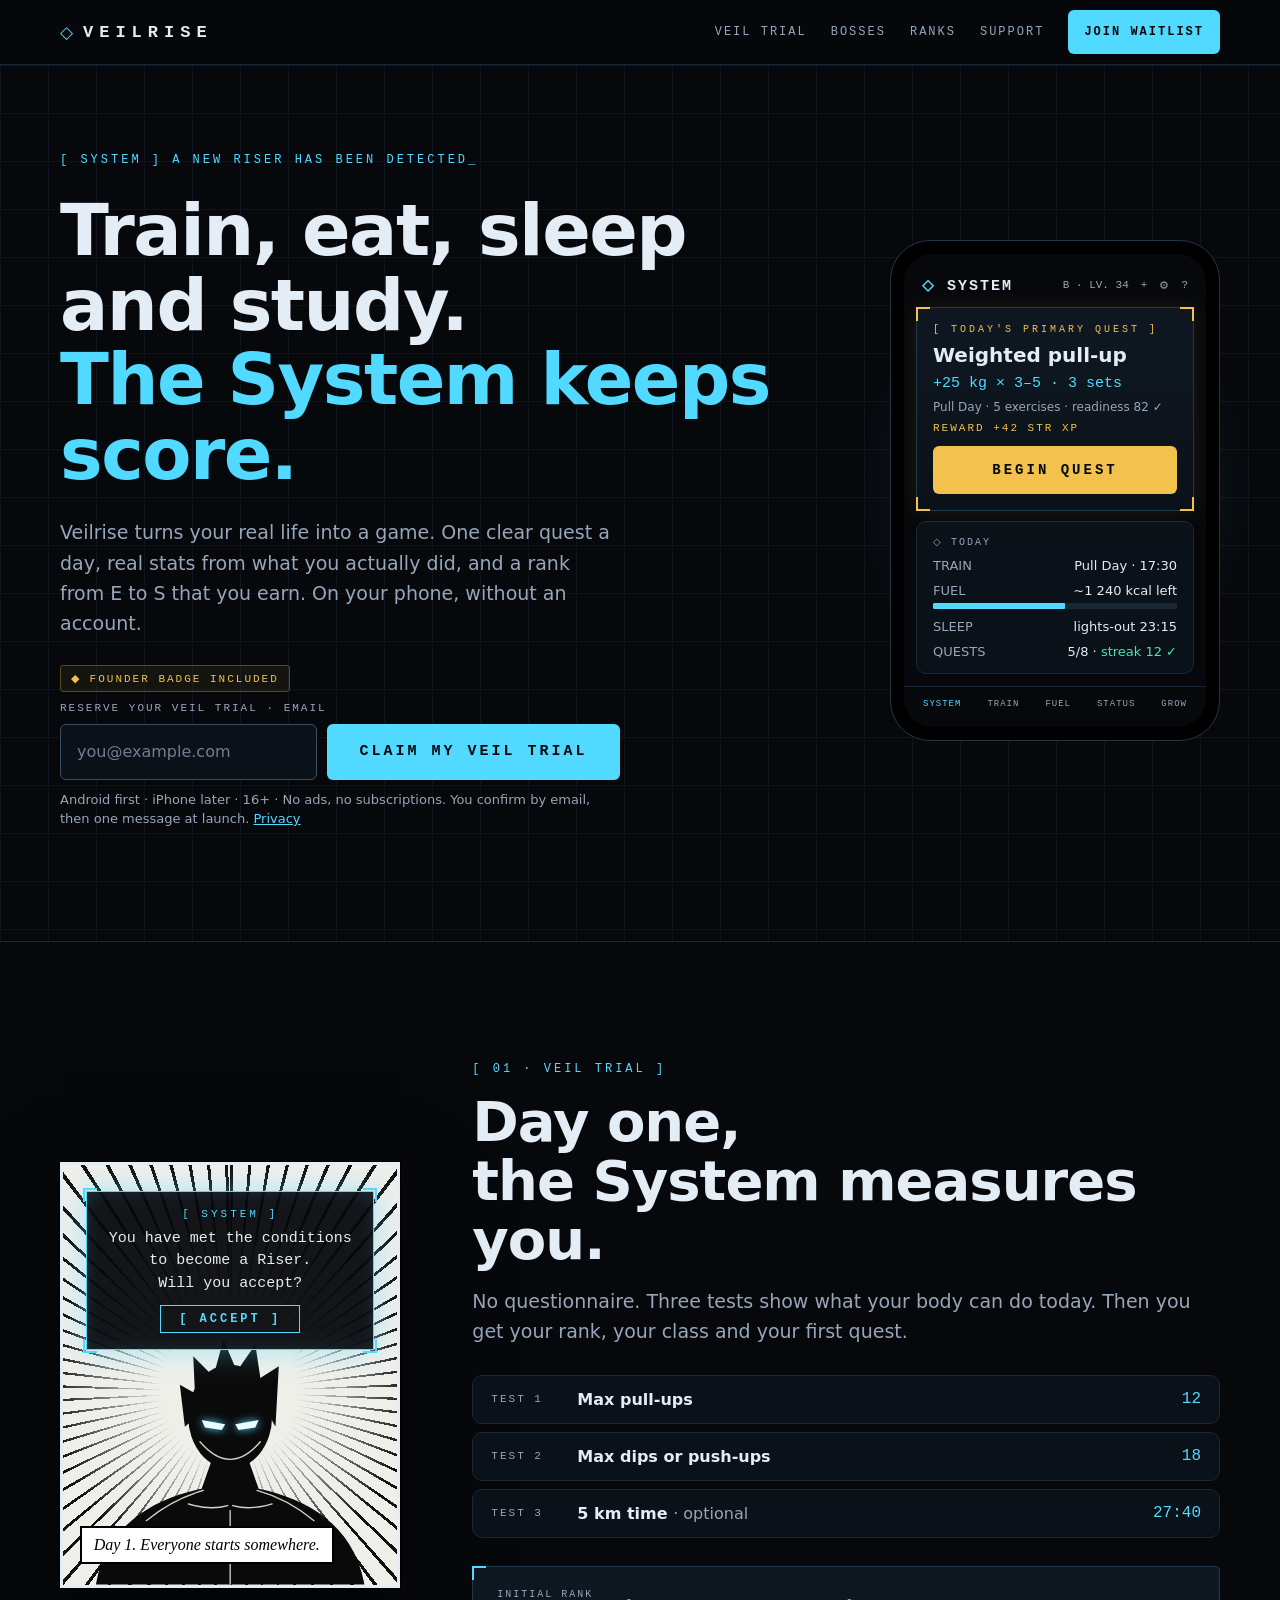
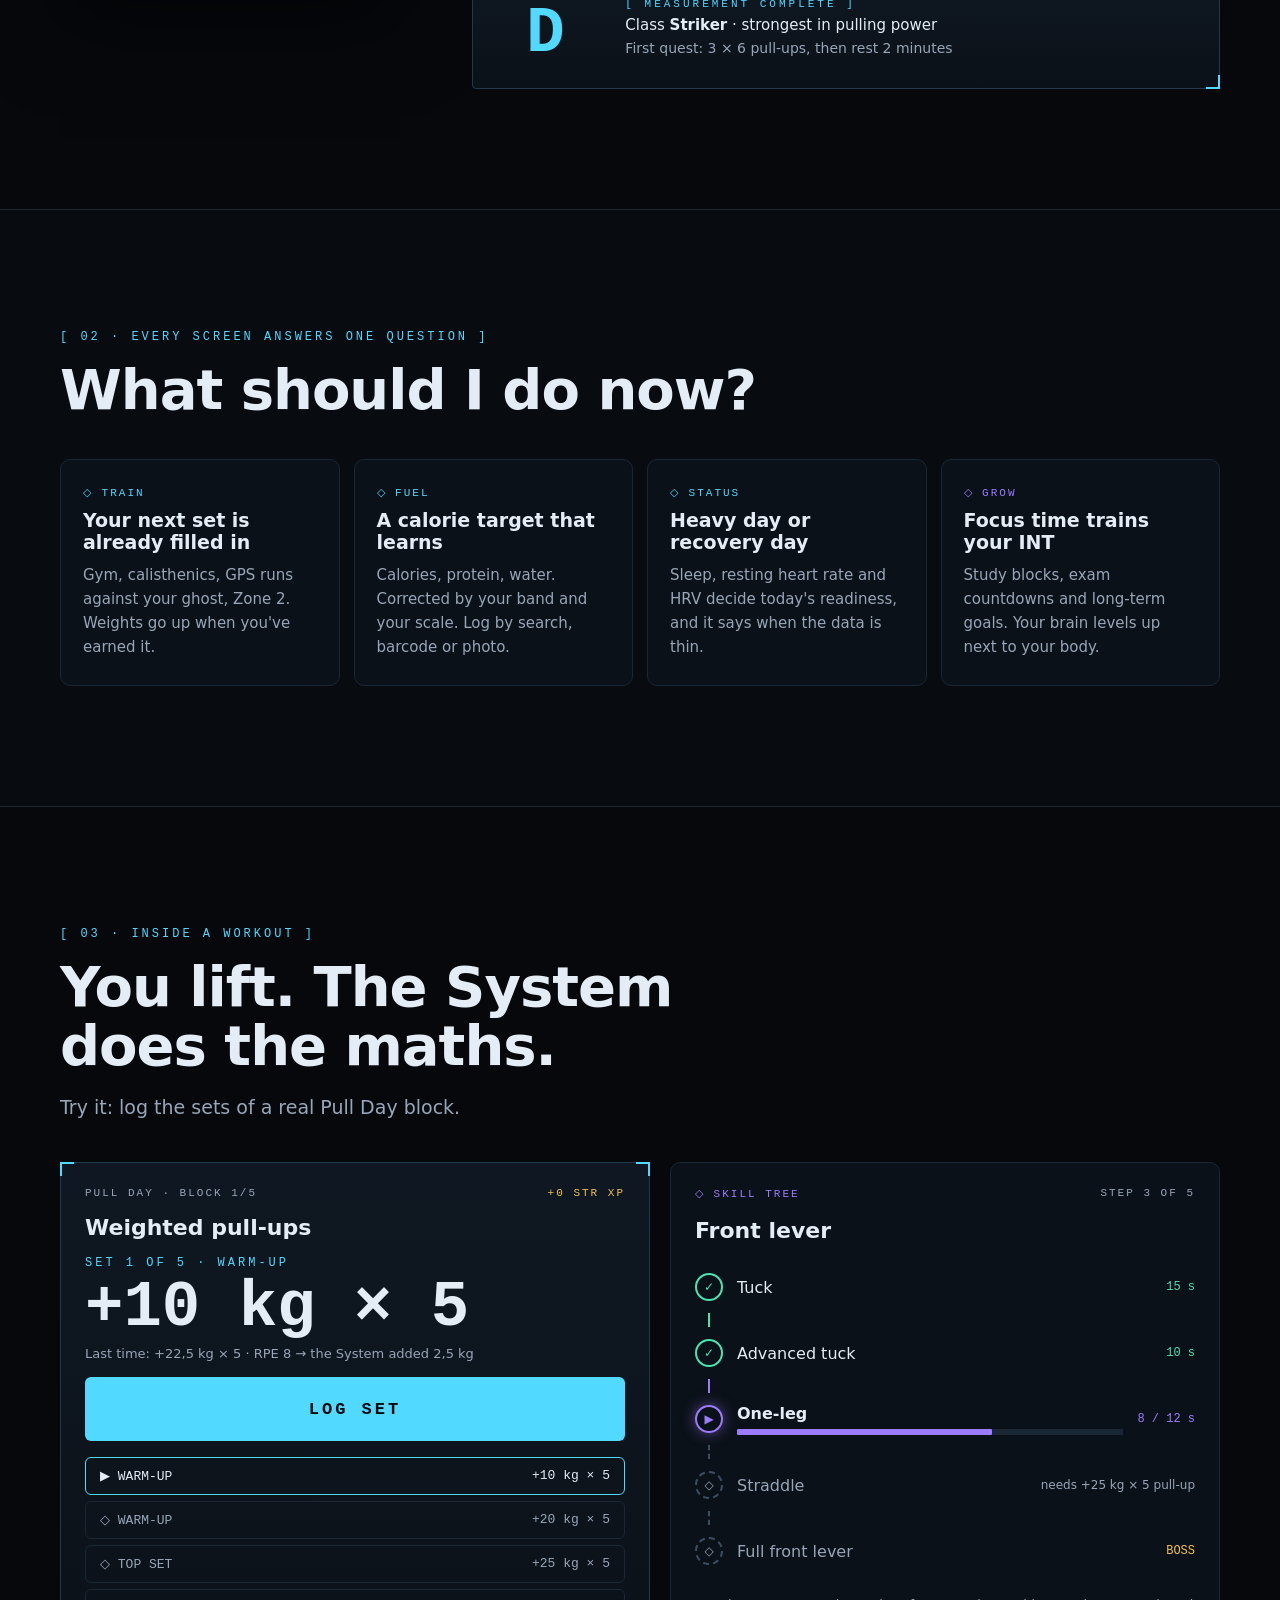
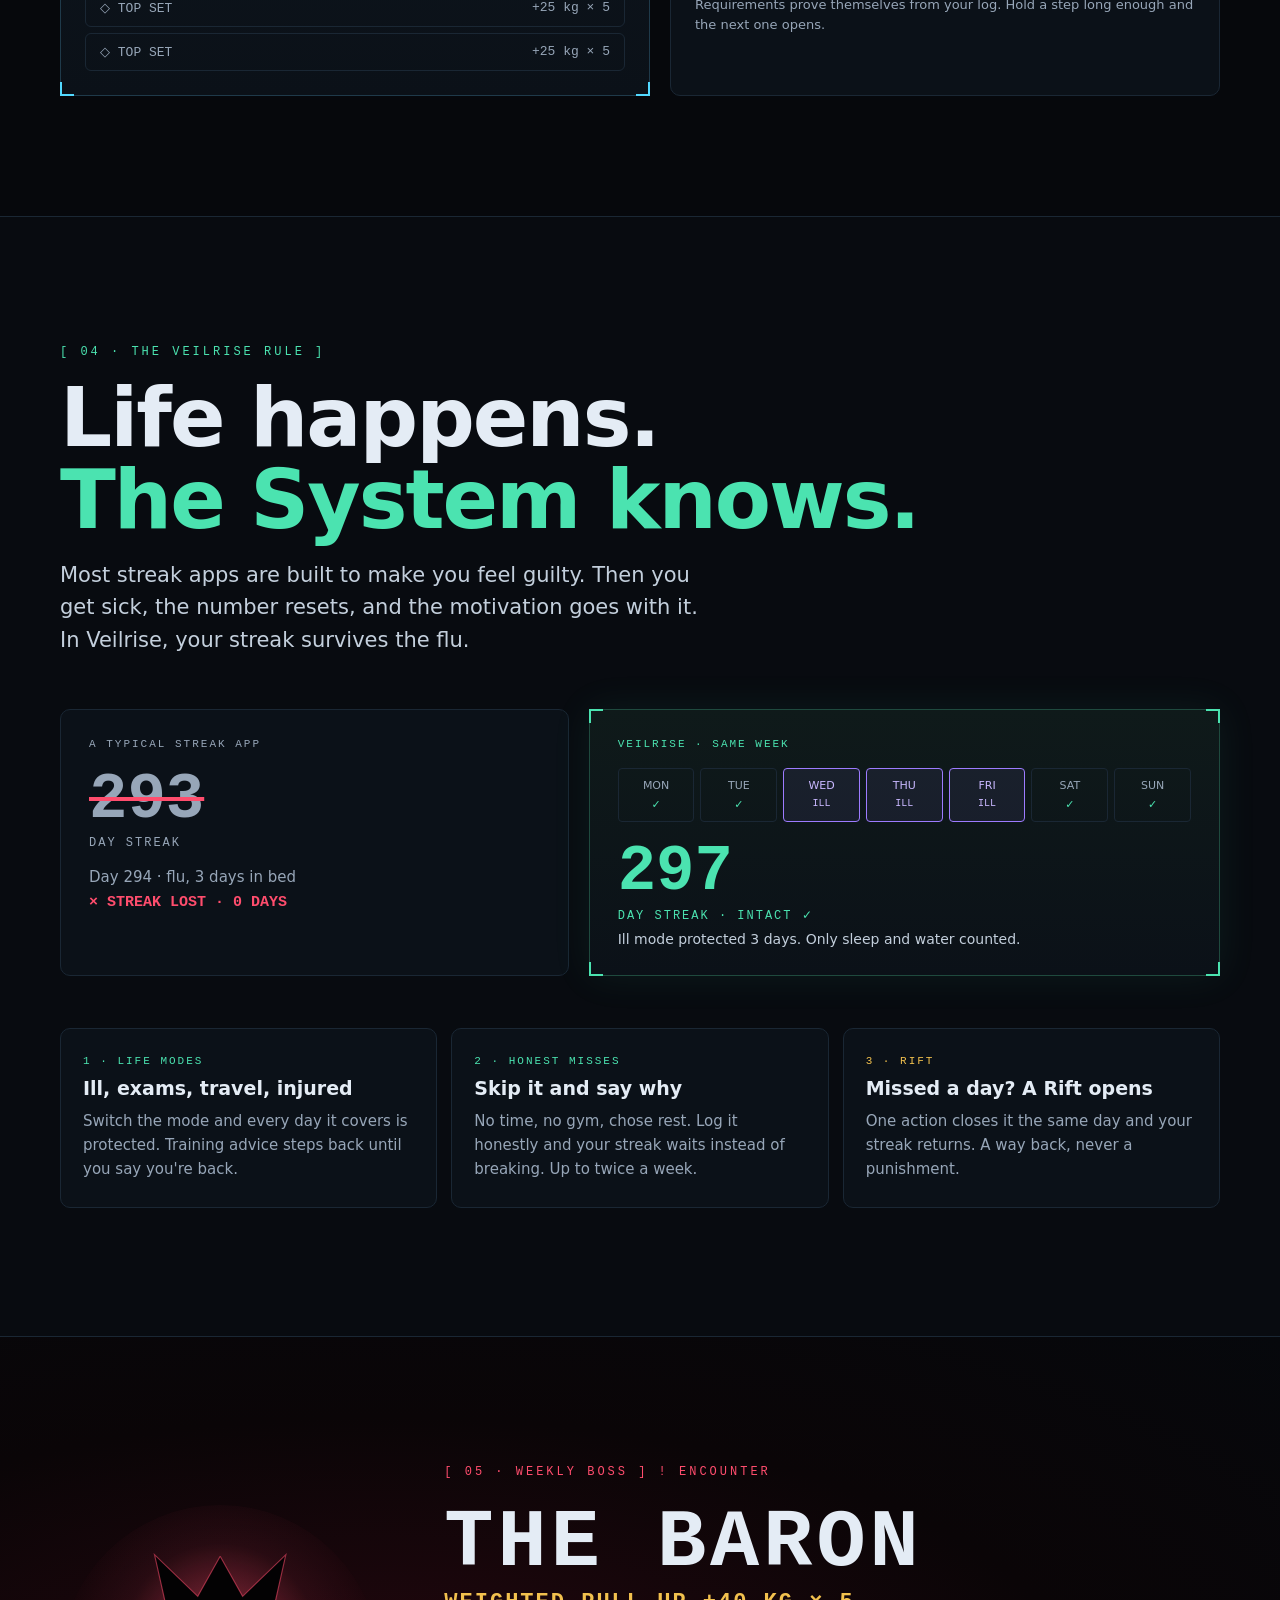
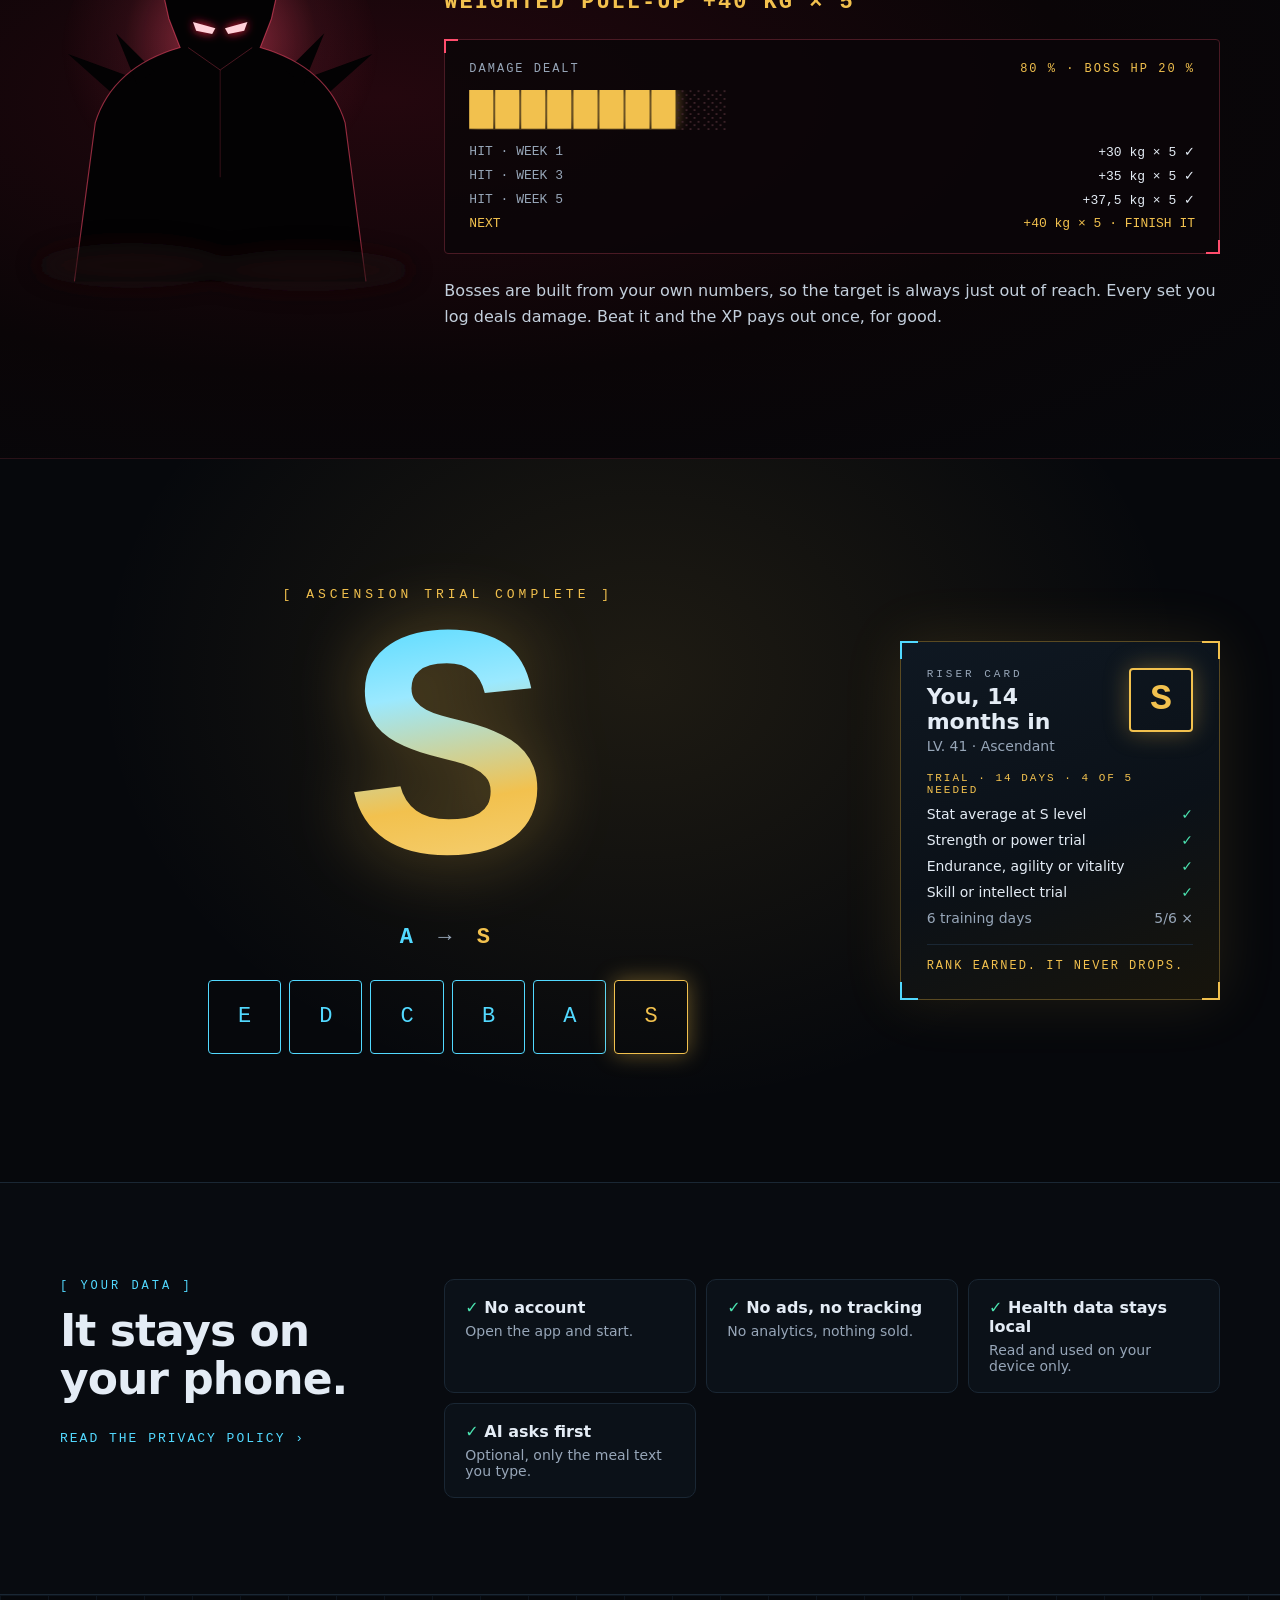
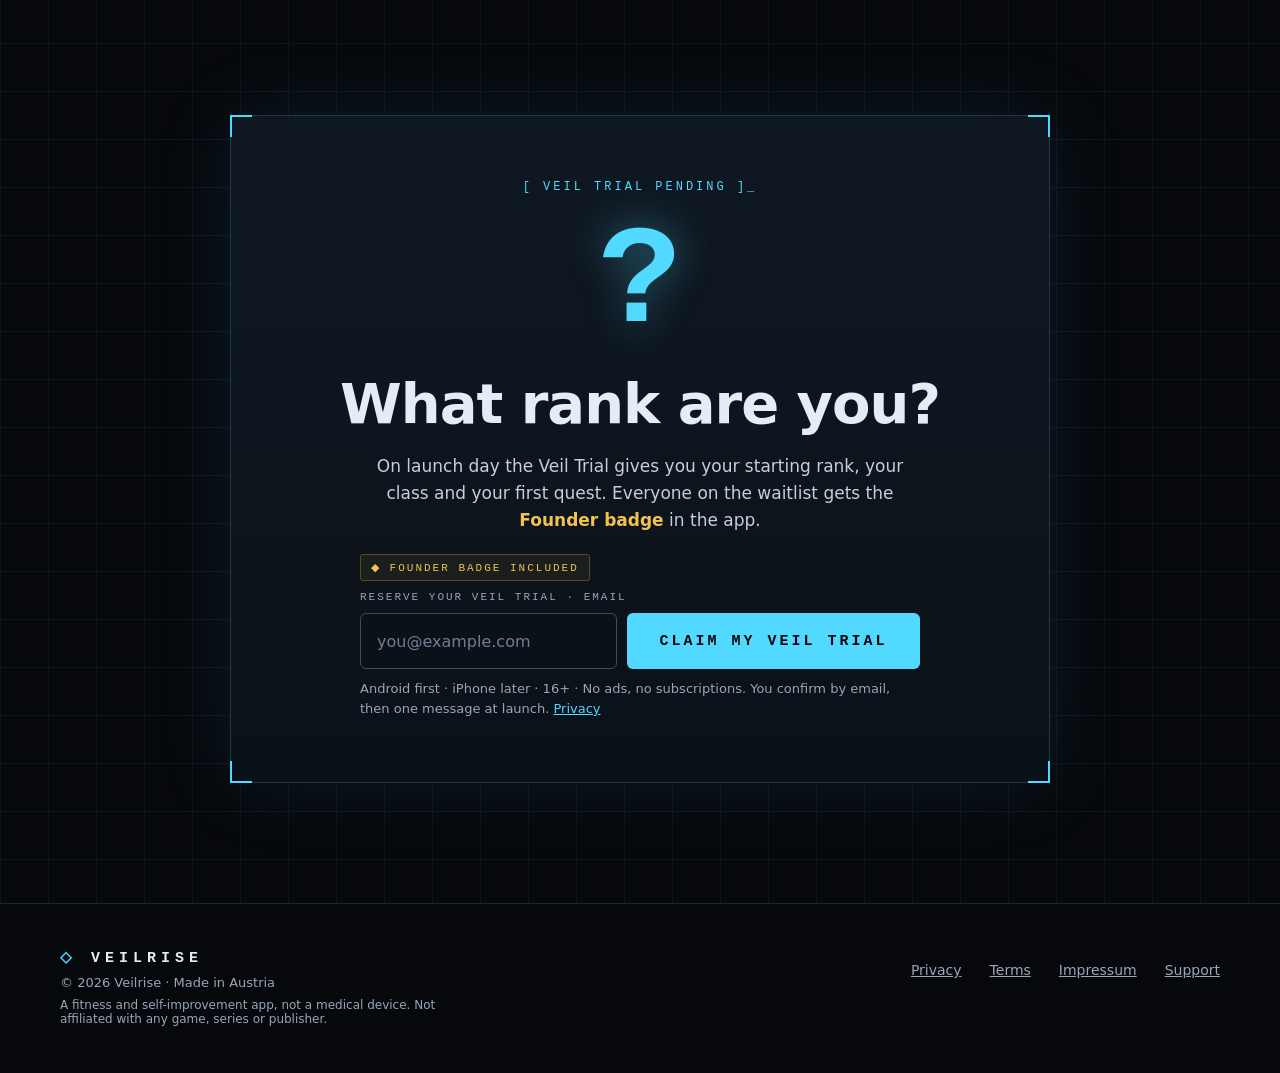
==== commit dd2149e1: "Use the Veil words: Veil Trial, Rift, Riser Co-Authored-By: Claude Opus 5.5 <noreply@anthropic.com> " ====
--- a/index.html
+++ b/index.html
@@ -3,7 +3,7 @@
 <head>
 <meta charset="utf-8">
 <meta name="viewport" content="width=device-width,initial-scale=1,viewport-fit=cover">
-<title>Veilrise · Claim your Awakening</title>
+<title>Veilrise · Claim your Veil Trial</title>
 <meta name="description" content="Veilrise turns training, food, sleep and study into a game. One quest a day, real stats, a rank from E to S you earn. Join the waitlist and get the Founder badge.">
 <meta name="theme-color" content="#06080c">
 <link rel="canonical" href="https://rustamur-it.github.io/">
@@ -187,7 +187,7 @@
 <nav class="wrap" aria-label="Main">
 <a class="brand" href="./"><b aria-hidden="true">◇</b>VEILRISE</a>
 <div class="navlinks">
-<a class="l" href="#awakening">AWAKENING</a>
+<a class="l" href="#trial">VEIL TRIAL</a>
 <a class="l" href="#boss">BOSSES</a>
 <a class="l" href="#ascension">RANKS</a>
 <a class="l" href="support.html">SUPPORT</a>
@@ -202,7 +202,7 @@
 <div class="wrap hero">
 <div class="row">
 <div class="stack" style="flex:999 1 500px;min-width:0;gap:26px">
-<p class="tag">[ SYSTEM ] A NEW PLAYER HAS BEEN DETECTED<span class="blink" aria-hidden="true">_</span></p>
+<p class="tag">[ SYSTEM ] A NEW RISER HAS BEEN DETECTED<span class="blink" aria-hidden="true">_</span></p>
 <h1>Train, eat, sleep and study.<br><span>The System keeps score.</span></h1>
 <p class="lead" style="max-width:560px">Veilrise turns your real life into a game. One clear quest a day, real stats from what you actually did, and a rank from E to S that you earn. On your phone, without an account.</p>
 <div data-wl="top"></div>
@@ -245,10 +245,10 @@
 </div>
 </section>
 
-<!-- 01 AWAKENING -->
-<section id="awakening">
+<!-- 01 VEIL TRIAL -->
+<section id="trial">
 <div class="wrap sec row" style="align-items:center;gap:56px 72px">
-<figure class="panel rv" role="img" aria-label="Black and white manhwa panel: a young man in shadow with glowing eyes. A System window asks if he accepts becoming a Player.">
+<figure class="panel rv" role="img" aria-label="Black and white manhwa panel: a young man in shadow with glowing eyes. A System window asks if he accepts becoming a Riser.">
 <div class="lines" aria-hidden="true"></div><div class="clear" aria-hidden="true"></div>
 <svg viewBox="0 0 400 500" preserveAspectRatio="xMidYMax slice" aria-hidden="true">
 <defs><filter id="eg" x="-200%" y="-300%" width="500%" height="700%"><feGaussianBlur stdDeviation="5"/></filter></defs>
@@ -264,14 +264,14 @@
 <div class="sysbox">
 <i class="br tl" style="top:-4px;left:-4px"></i><i class="br tr" style="top:-4px;right:-4px"></i><i class="br bl" style="bottom:-4px;left:-4px"></i><i class="br bc" style="bottom:-4px;right:-4px"></i>
 <span class="mono" style="font-size:11px;letter-spacing:3px;color:var(--pull)">[ SYSTEM ]</span>
-<span class="mono" style="font-size:clamp(12px,1.4vw,15px);line-height:1.5">You have met the conditions to become a Player.<br>Will you accept?</span>
+<span class="mono" style="font-size:clamp(12px,1.4vw,15px);line-height:1.5">You have met the conditions to become a Riser.<br>Will you accept?</span>
 <span class="mono" style="align-self:center;margin-top:2px;padding:6px 18px;border:1px solid var(--pull);font-size:12px;font-weight:700;letter-spacing:3px;color:var(--pull)">[ ACCEPT ]</span>
 </div>
 <div class="caption">Day 1. Everyone starts somewhere.</div>
 </figure>
 <div class="stack" style="flex:999 1 420px;min-width:0;gap:28px">
 <div class="stack" style="gap:16px">
-<p class="tag">[ 01 · AWAKENING ]</p>
+<p class="tag">[ 01 · VEIL TRIAL ]</p>
 <h2 class="h2">Day one,<br>the System measures you.</h2>
 <p class="lead">No questionnaire. Three tests show what your body can do today. Then you get your rank, your class and your first quest.</p>
 </div>
@@ -389,7 +389,7 @@
 <div class="feat">
 <article class="card rv"><span class="lbl" style="color:var(--rest)">1 · LIFE MODES</span><h3>Ill, exams, travel, injured</h3><p class="d">Switch the mode and every day it covers is protected. Training advice steps back until you say you're back.</p></article>
 <article class="card rv"><span class="lbl" style="color:var(--rest)">2 · HONEST MISSES</span><h3>Skip it and say why</h3><p class="d">No time, no gym, chose rest. Log it honestly and your streak waits instead of breaking. Up to twice a week.</p></article>
-<article class="card rv"><span class="lbl" style="color:var(--gold)">3 · COMEBACK DUNGEON</span><h3>Missed a day? Fight back</h3><p class="d">Clear a short comeback quest the same day and your streak returns, with XP on top.</p></article>
+<article class="card rv"><span class="lbl" style="color:var(--gold)">3 · RIFT</span><h3>Missed a day? A Rift opens</h3><p class="d">One action closes it the same day and your streak returns. A way back, never a punishment.</p></article>
 </div>
 </div>
 </section>
@@ -453,7 +453,7 @@
 <div class="win stack rv" style="flex:1 1 320px;min-width:0;max-width:440px;margin:0 auto;padding:26px;gap:18px;background:linear-gradient(160deg,#0f1822 0%,#0b1118 55%,#17140b 100%);border-color:#5a4a22;box-shadow:0 0 60px rgba(242,193,78,.12)">
 <i class="br tl" style="width:18px;height:18px"></i><i class="br tr" style="width:18px;height:18px;border-color:var(--gold)"></i><i class="br bl" style="width:18px;height:18px"></i><i class="br bc" style="width:18px;height:18px;border-color:var(--gold)"></i>
 <div style="display:flex;justify-content:space-between;align-items:flex-start;gap:12px">
-<div class="stack" style="gap:4px"><span class="lbl" style="letter-spacing:3px">PLAYER CARD</span><span style="font-size:22px;font-weight:700">You, 14 months in</span><span style="font-size:14px" class="muted">LV. 41 · Class Vanguard</span></div>
+<div class="stack" style="gap:4px"><span class="lbl" style="letter-spacing:3px">RISER CARD</span><span style="font-size:22px;font-weight:700">You, 14 months in</span><span style="font-size:14px" class="muted">LV. 41 · Ascendant</span></div>
 <span class="mono" style="width:64px;height:64px;flex:0 0 auto;display:flex;align-items:center;justify-content:center;border:2px solid var(--gold);border-radius:4px;font-size:36px;font-weight:800;color:var(--gold);box-shadow:0 0 24px rgba(242,193,78,.35)">S</span>
 </div>
 <div class="stack" style="gap:10px">
@@ -492,10 +492,10 @@
 <div class="wrap sec" style="max-width:860px">
 <div class="win stack rv" style="padding:clamp(28px,5vw,64px);align-items:center;text-align:center;gap:20px;box-shadow:0 0 80px rgba(82,217,255,.10)">
 <i class="br tl" style="width:22px;height:22px"></i><i class="br tr" style="width:22px;height:22px"></i><i class="br bl" style="width:22px;height:22px"></i><i class="br bc" style="width:22px;height:22px"></i>
-<p class="tag">[ AWAKENING PENDING ]<span class="blink" aria-hidden="true">_</span></p>
+<p class="tag">[ VEIL TRIAL PENDING ]<span class="blink" aria-hidden="true">_</span></p>
 <span aria-hidden="true" class="mono pulse" style="font-size:clamp(88px,14vw,140px);line-height:1;font-weight:800;color:var(--pull);text-shadow:0 0 40px rgba(82,217,255,.45)">?</span>
 <h2 class="h2">What rank are you?</h2>
-<p style="margin:0;max-width:540px;font-size:17px;line-height:1.6;color:var(--soft)">On launch day the Awakening test gives you your starting rank, your class and your first quest. Everyone on the waitlist gets the <strong style="color:var(--gold)">Founder badge</strong> in the app.</p>
+<p style="margin:0;max-width:540px;font-size:17px;line-height:1.6;color:var(--soft)">On launch day the Veil Trial gives you your starting rank, your class and your first quest. Everyone on the waitlist gets the <strong style="color:var(--gold)">Founder badge</strong> in the app.</p>
 <div data-wl="bottom" style="width:100%;display:flex;justify-content:center;text-align:left"></div>
 </div>
 </div>
@@ -516,15 +516,15 @@
 </nav>
 </footer>
 
-<div class="sticky" id="sticky" aria-hidden="true"><a class="btn" href="#join" tabindex="-1">CLAIM MY AWAKENING</a></div>
+<div class="sticky" id="sticky" aria-hidden="true"><a class="btn" href="#join" tabindex="-1">CLAIM MY VEIL TRIAL</a></div>
 
 <template id="wl-tpl">
 <form class="wl" novalidate>
 <span class="founder">◆ FOUNDER BADGE INCLUDED</span>
-<label class="lbl">RESERVE YOUR AWAKENING · EMAIL</label>
+<label class="lbl">RESERVE YOUR VEIL TRIAL · EMAIL</label>
 <div class="f">
 <input type="email" name="EMAIL" autocomplete="email" inputmode="email" placeholder="you@example.com" required>
-<button type="submit" class="btn">CLAIM MY AWAKENING</button>
+<button type="submit" class="btn">CLAIM MY VEIL TRIAL</button>
 </div>
 <input type="text" name="email_address_check" value="" tabindex="-1" autocomplete="off" aria-hidden="true" style="position:absolute;left:-9999px;width:1px;height:1px">
 <p class="err" role="alert" hidden>! Enter a valid email address.</p>
@@ -532,7 +532,7 @@
 </form>
 <div class="done" role="status" hidden>
 <p class="t">✓ [ CHECK YOUR INBOX ]</p>
-<p>Tap the link in the confirmation email to lock in your Awakening and the Founder badge.</p>
+<p>Tap the link in the confirmation email to lock in your Veil Trial and the Founder badge.</p>
 <p class="muted" style="font-size:14px">Know someone who'd want to know their rank?</p>
 <button type="button" class="ghost share">⇪ Send them the link</button>
 </div>
@@ -582,7 +582,7 @@
     fd.append("EMAIL", email); fd.append("SOURCE", source);
     fd.append("email_address_check", ""); fd.append("locale", "en");
     fetch(BREVO_URL, {method:"POST", mode:"no-cors", body:fd}).then(finish, function(){
-      btn.disabled = false; btn.textContent = "CLAIM MY AWAKENING";
+      btn.disabled = false; btn.textContent = "CLAIM MY VEIL TRIAL";
       err.textContent = "! Couldn't reach the server. Check your connection and try again."; err.hidden = false;
     });
   });
